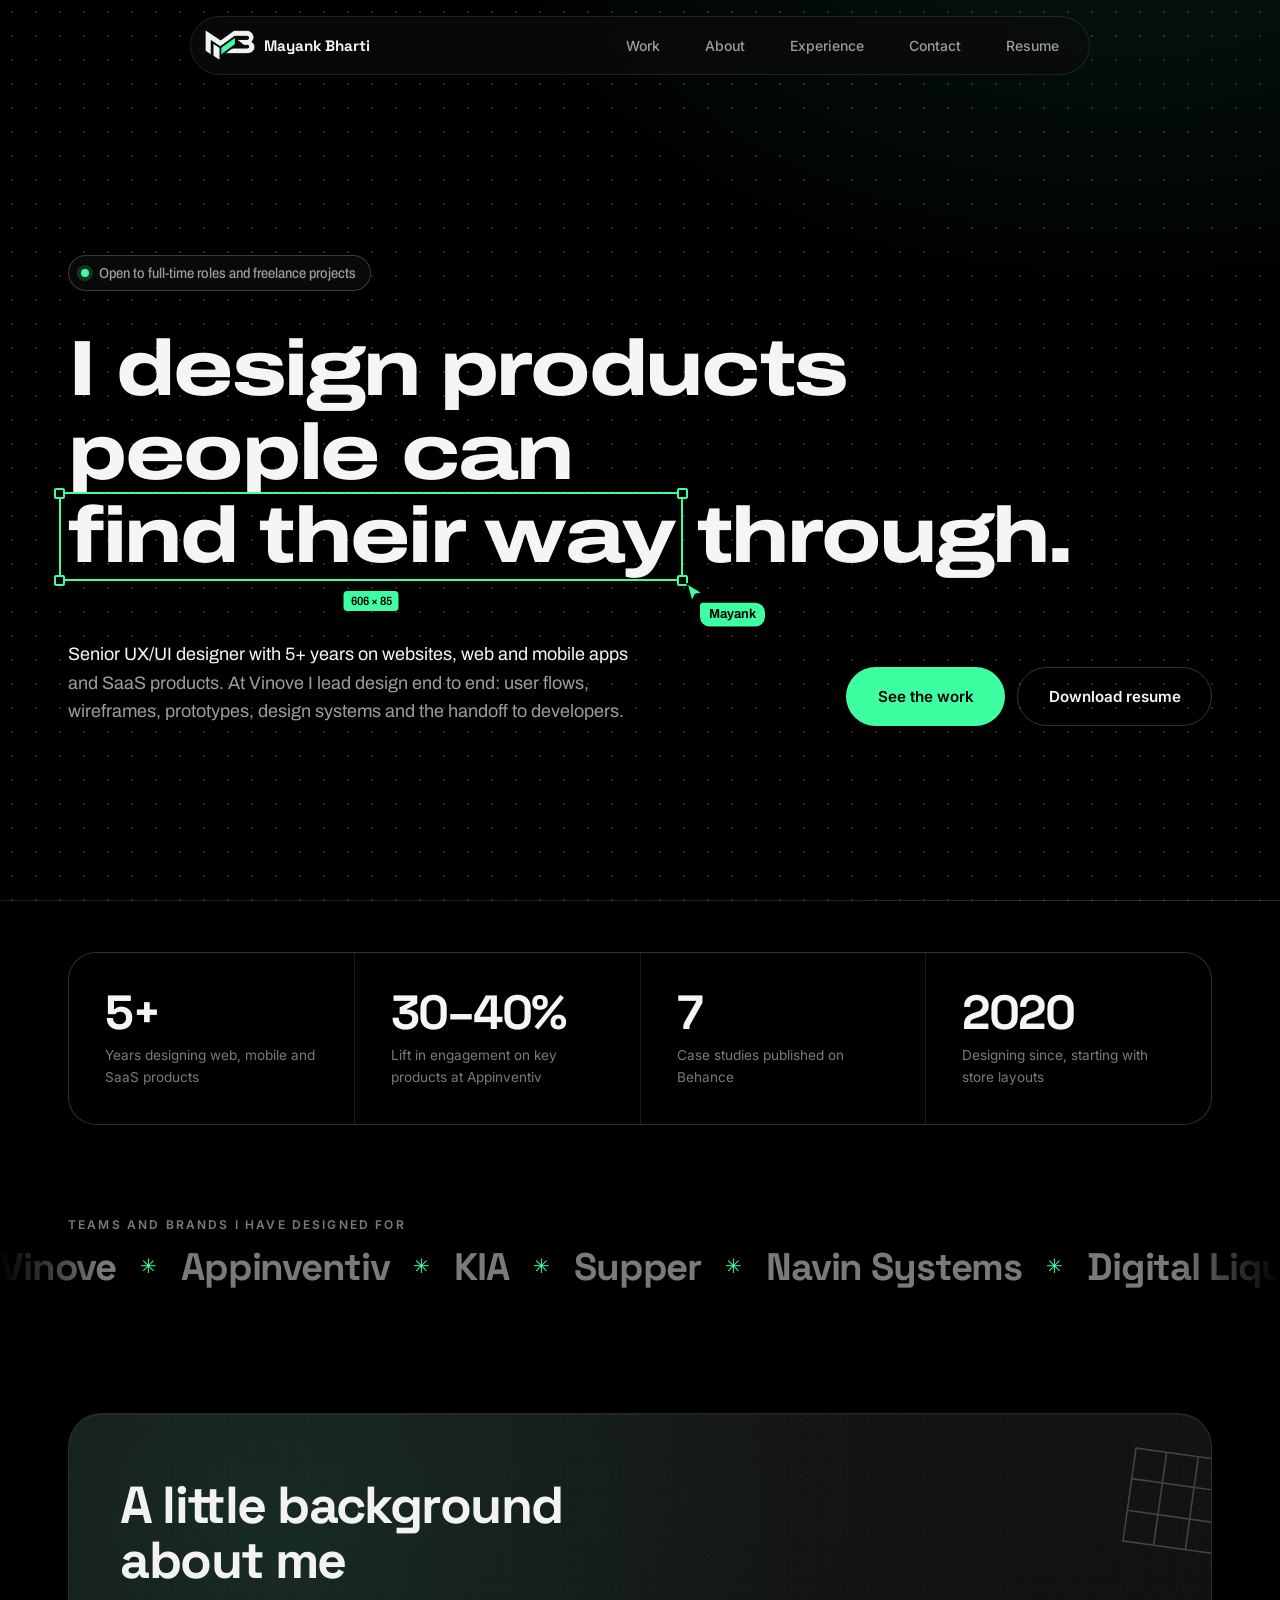
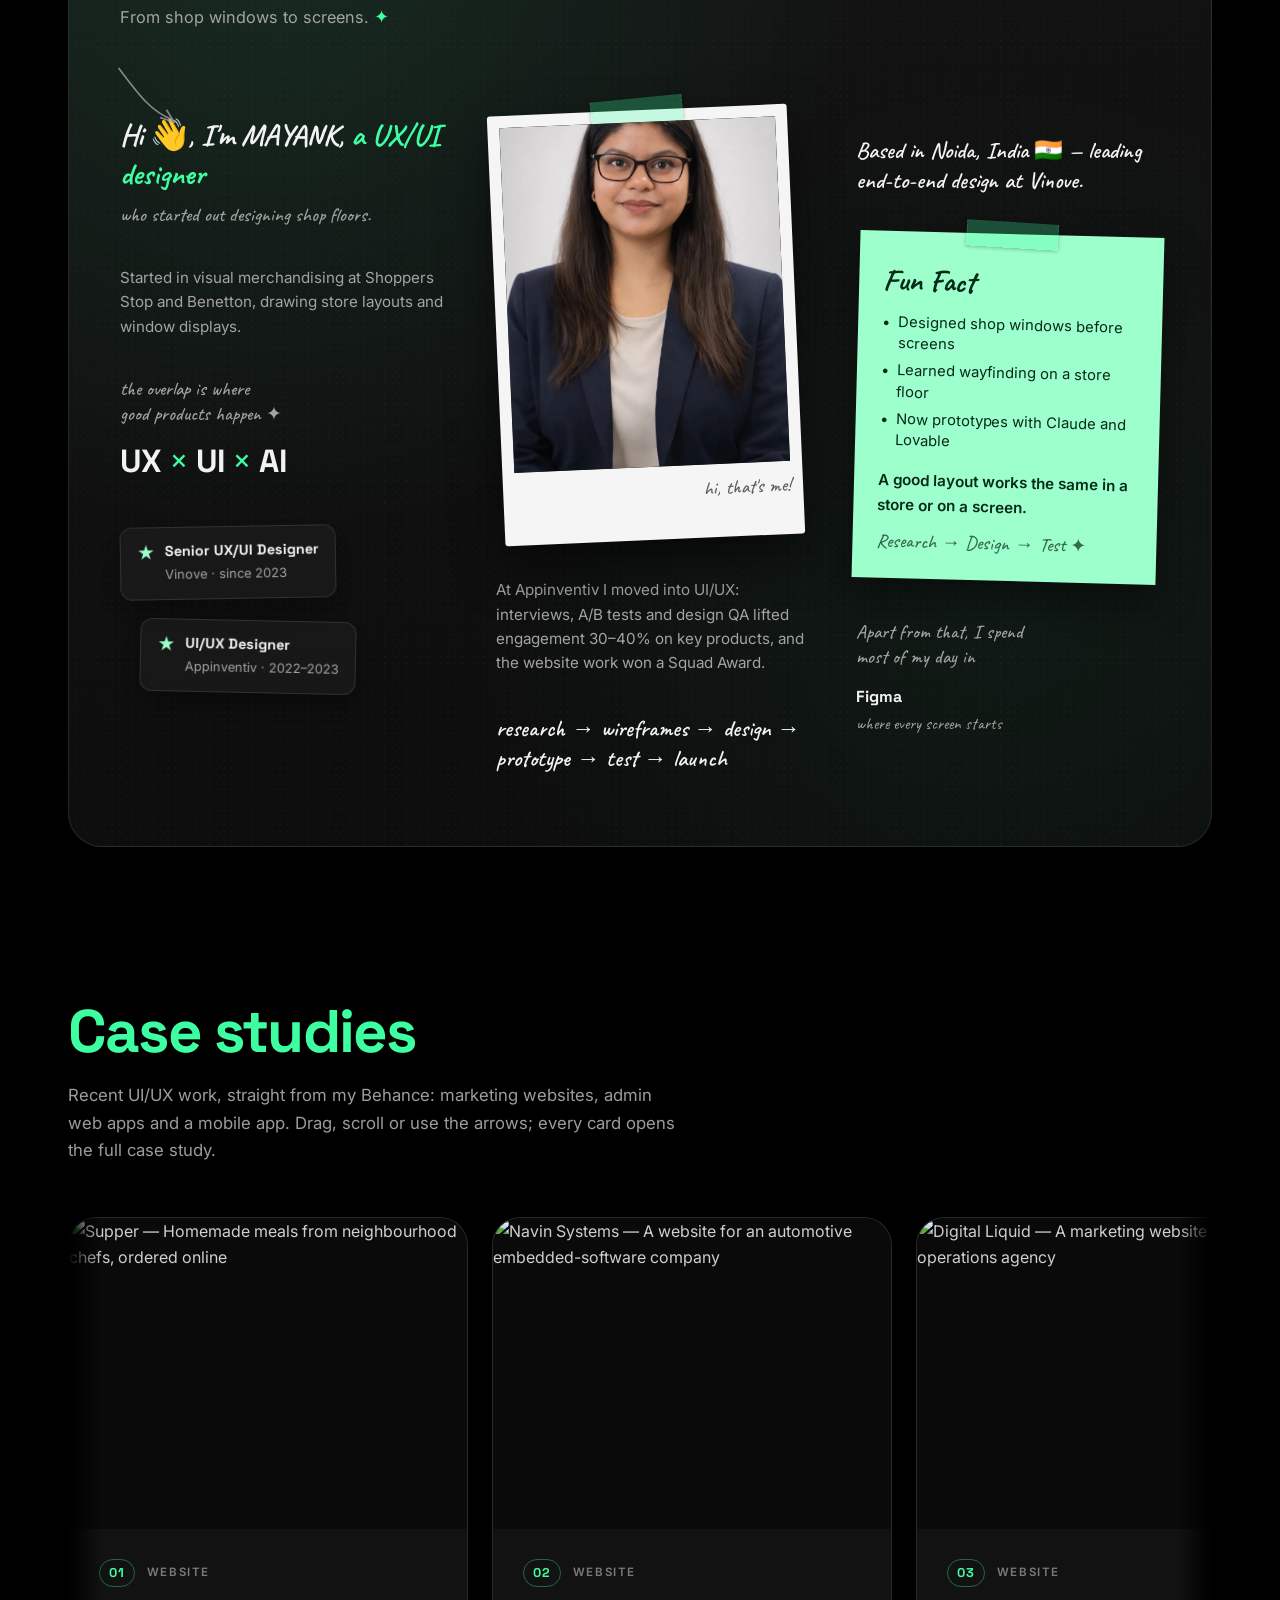
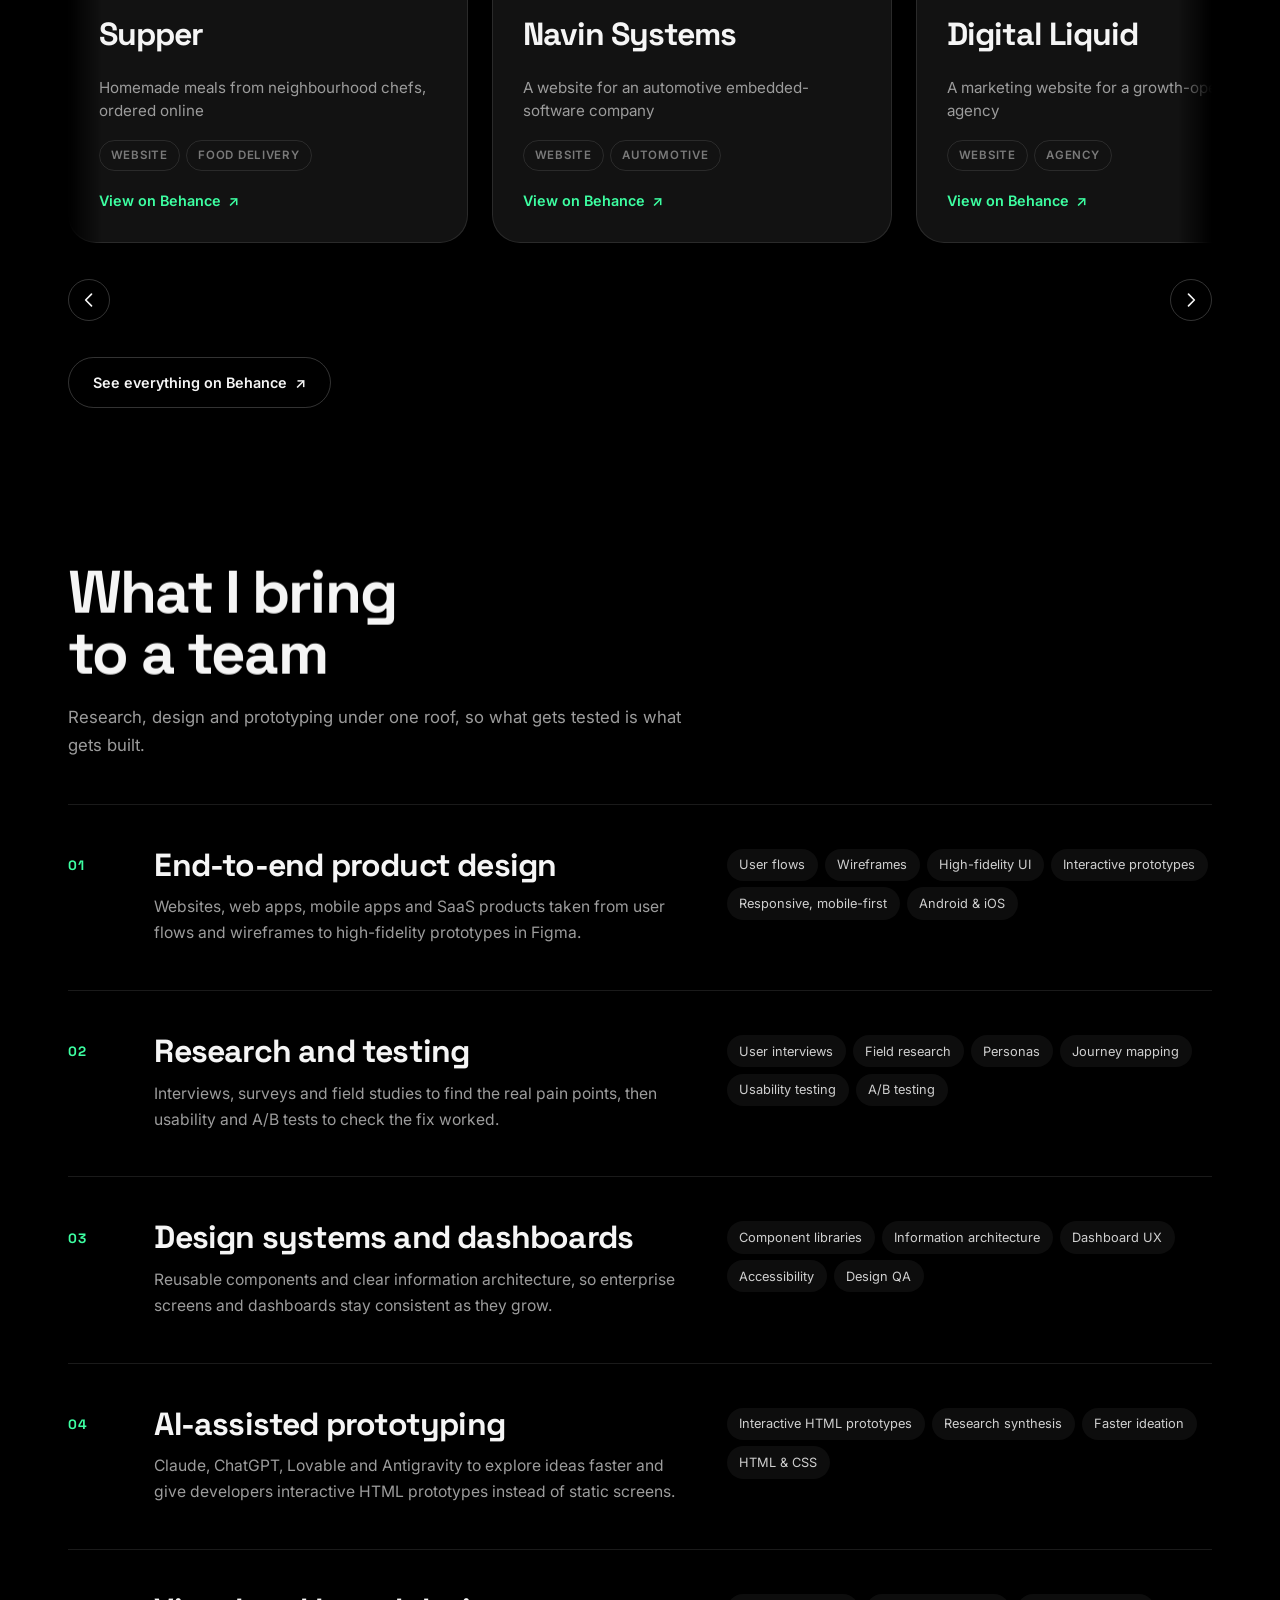
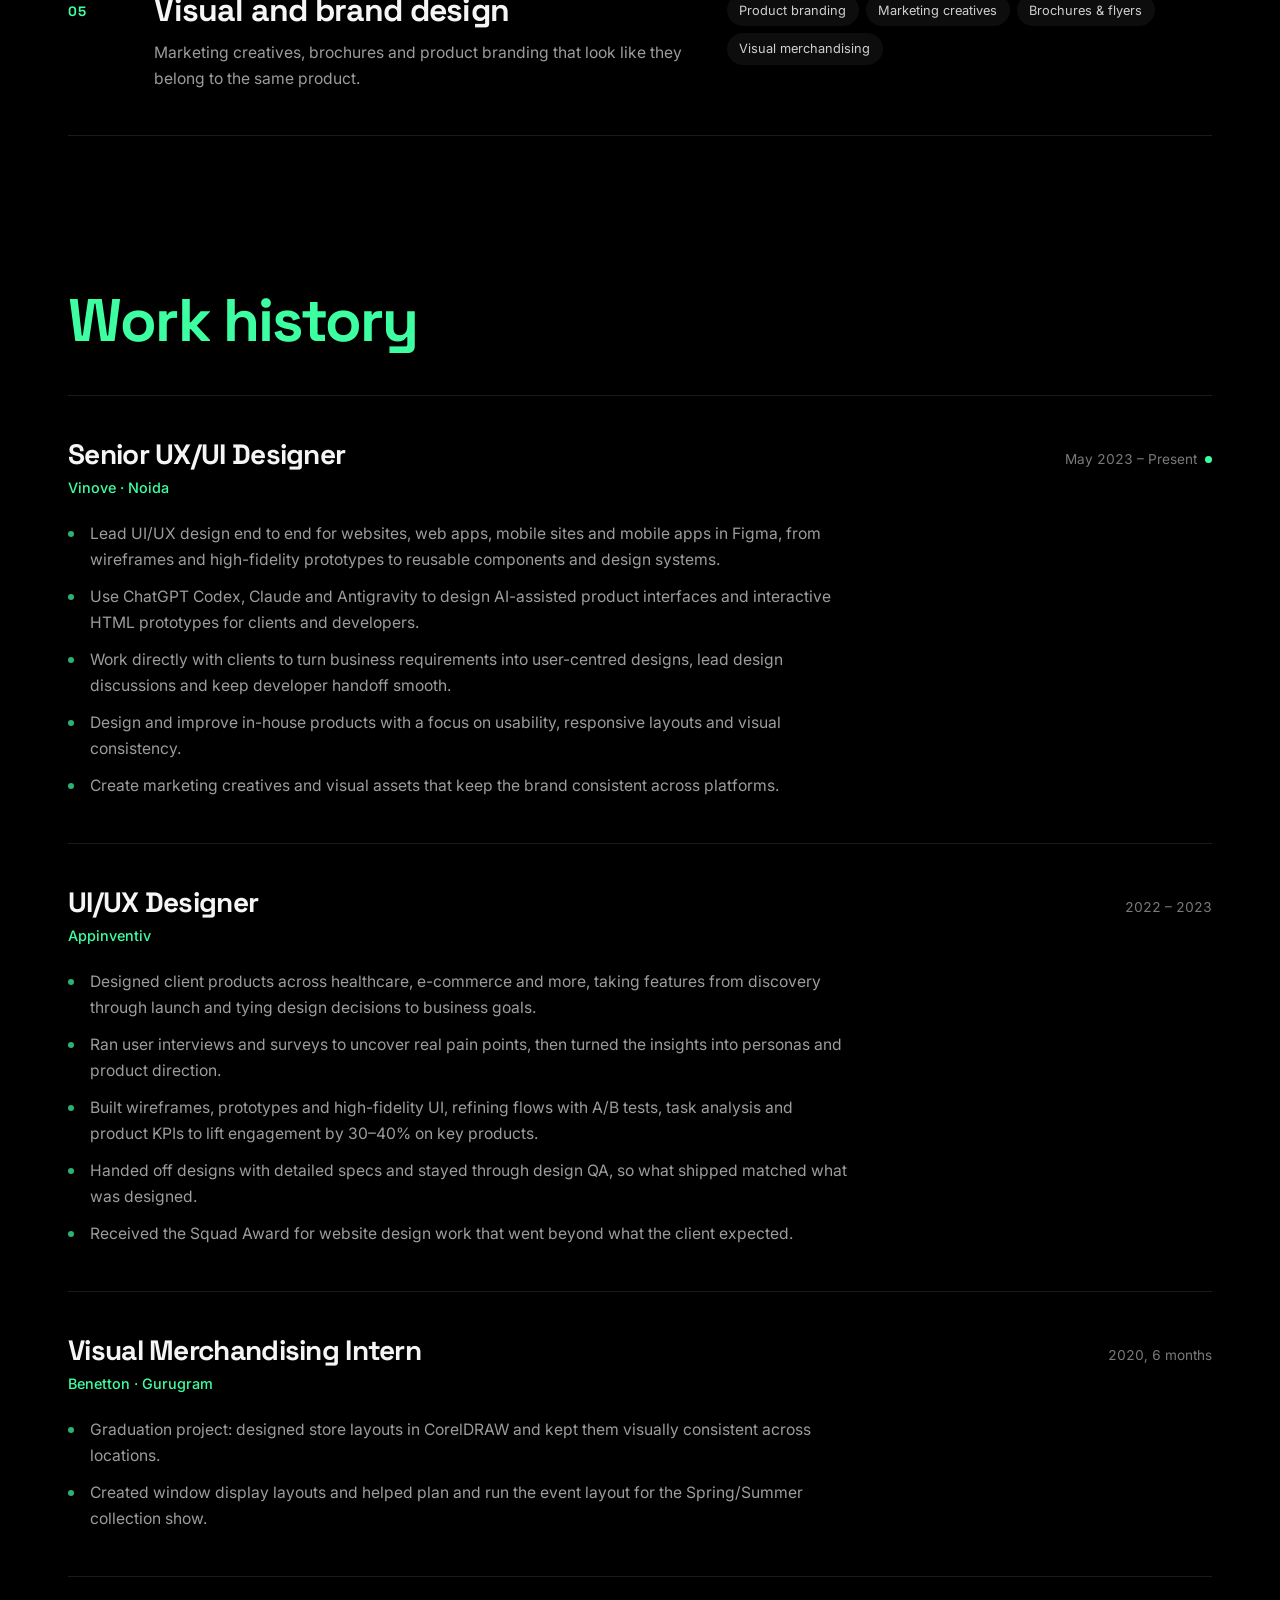
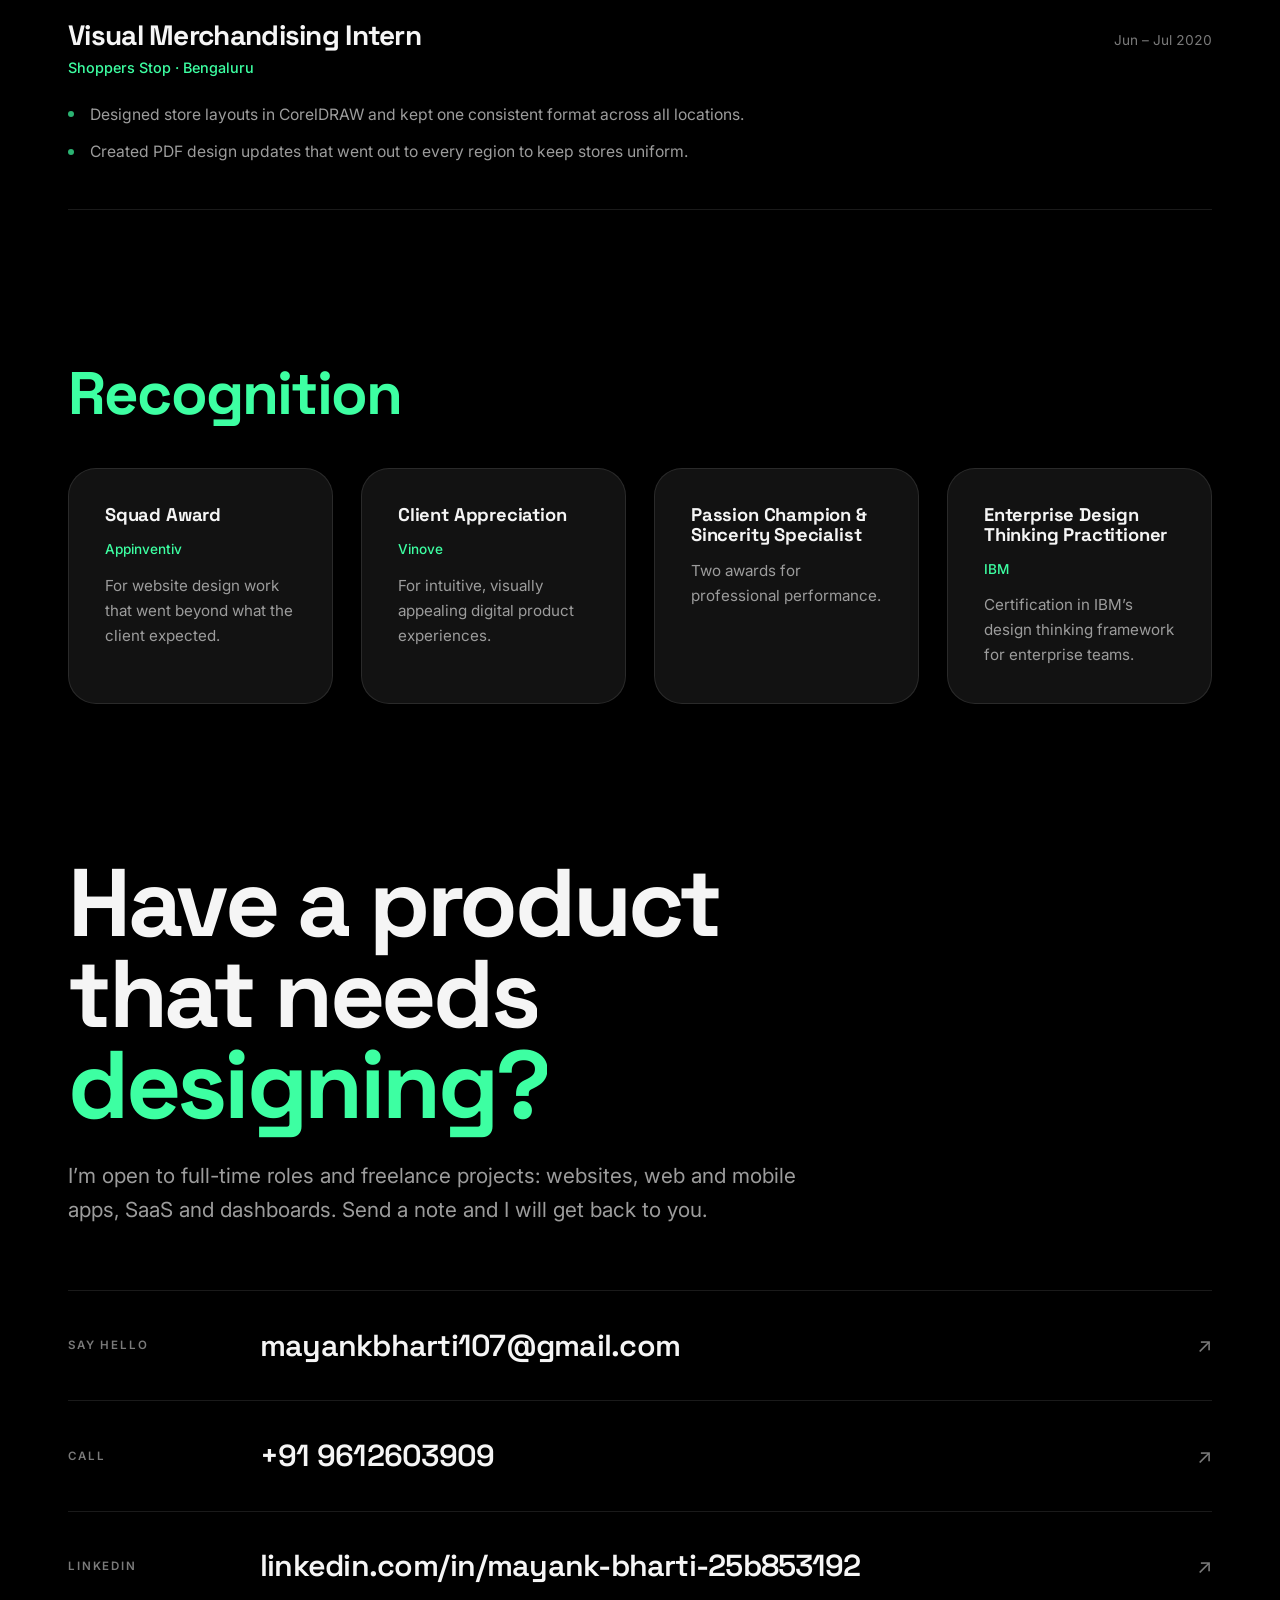
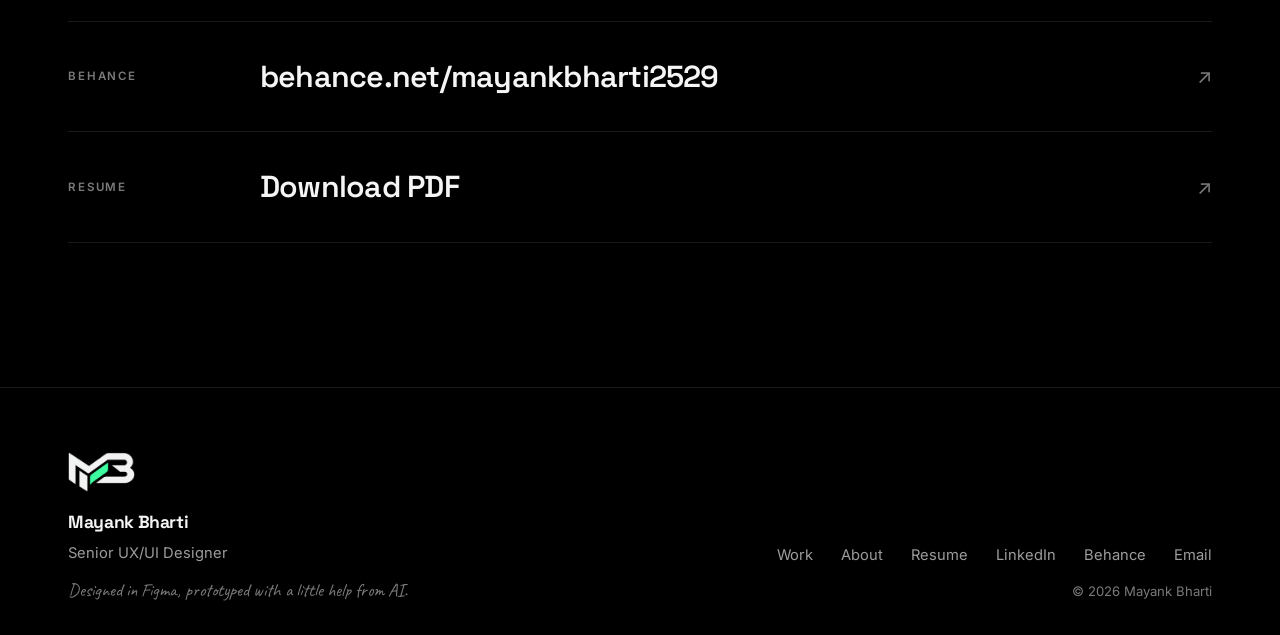
==== index.html @ b1e97780 "Add files via upload" ====
<!DOCTYPE html>
<html lang="en">
<head>
  <meta charset="utf-8">
  <meta name="viewport" content="width=device-width, initial-scale=1">
  <title>Mayank Bharti — Senior UX/UI Designer</title>
  <meta name="description" content="Senior UX/UI designer with 5+ years designing websites, web and mobile apps and SaaS products, from user flows and wireframes to design systems and developer handoff.">
  <meta name="author" content="Mayank Bharti">
  <meta property="og:title" content="Mayank Bharti — Senior UX/UI Designer">
  <meta property="og:description" content="Senior UX/UI designer with 5+ years designing websites, web and mobile apps and SaaS products, from user flows and wireframes to design systems and developer handoff.">
  <meta property="og:type" content="website">
  <meta name="theme-color" content="#000000">
  <link rel="preconnect" href="https://fonts.googleapis.com">
  <link rel="preconnect" href="https://fonts.gstatic.com" crossorigin>
  <link href="https://fonts.googleapis.com/css2?family=Archivo:wdth,wght@100..125,500..800&family=Space+Grotesk:wght@400;500;600;700&family=Inter:wght@400;500;600&family=Caveat:wght@500;600;700&display=swap" rel="stylesheet">
  <link rel="stylesheet" href="/css/style.css?v=mwovlbcn">
  <link rel="icon" href="/img/favicon-32.png" type="image/png" sizes="32x32">
  <link rel="icon" href="/img/favicon.png" type="image/png" sizes="180x180">
  <link rel="apple-touch-icon" href="/img/favicon.png">
  <script>
    // Set before first paint so entry animations never flash unstyled content.
    document.documentElement.classList.add('js');
    if (window.matchMedia('(prefers-reduced-motion: reduce)').matches) {
      document.documentElement.classList.add('reduced-motion');
    }
  </script>
</head>
<body id="top">
<a class="skip-link" href="#main">Skip to content</a>
<div class="scroll-progress" aria-hidden="true"><span></span></div>

<header class="nav-wrap">
  <nav class="nav" aria-label="Primary">
    <a class="nav-brand" href="#top">
      
        <img class="nav-logo" src="/img/logo.png" alt="" width="50" height="30">
      
      <span class="nav-name">Mayank Bharti</span>
    </a>

    <ul class="nav-links">
      
        <li>
          
            <a href="#work" class="nav-link">Work</a>
          
        </li>
      
        <li>
          
            <a href="#about" class="nav-link">About</a>
          
        </li>
      
        <li>
          
            <a href="#experience" class="nav-link">Experience</a>
          
        </li>
      
        <li>
          
            <a href="#contact" class="nav-link">Contact</a>
          
        </li>
      
        <li>
          
            <a href="/resume.pdf" class="nav-link">Resume</a>
          
        </li>
      
    </ul>

    <button class="nav-toggle" type="button" aria-expanded="false" aria-controls="mobile-menu" aria-label="Open menu">
      <span></span><span></span>
    </button>
  </nav>

  <div class="mobile-menu" id="mobile-menu" hidden>
    <ul>
      
        <li style="--i: 0">
          <a href="#work">Work</a>
        </li>
      
        <li style="--i: 1">
          <a href="#about">About</a>
        </li>
      
        <li style="--i: 2">
          <a href="#experience">Experience</a>
        </li>
      
        <li style="--i: 3">
          <a href="#contact">Contact</a>
        </li>
      
        <li style="--i: 4">
          <a href="/resume.pdf">Resume</a>
        </li>
      
    </ul>
  </div>
</header>


<main id="main">

  
<!-- A design canvas: one phrase of the headline is selected the way it
     would be in Figma, after a named cursor glides in and clicks it. -->
<section class="hero" aria-labelledby="hero-headline">
  <div class="wrap hero-inner" data-hero>
    
      <p class="hero-status"><span class="status-dot" aria-hidden="true"></span>Open to full-time roles and freelance projects</p>
    

    <h1 class="hero-headline" id="hero-headline">
      I design products people can
      <span class="selection" data-selection><span class="selection-text">find their way</span><span class="selection-frame" aria-hidden="true"><i class="handle handle-tl"></i><i class="handle handle-tr"></i><i class="handle handle-bl"></i><i class="handle handle-br"></i><span class="selection-size" data-selection-size></span></span></span>
      through.
    </h1>

    <div class="cursor" data-cursor aria-hidden="true">
      <svg class="cursor-arrow" viewBox="0 0 18 22" width="18" height="22"><path d="M1 1l15.5 9.2-7.1 1.6-3.6 6.9L1 1z"/></svg>
      <span class="cursor-name">Mayank</span>
    </div>

    <div class="hero-foot">
      <p class="hero-sub">Senior UX/UI designer with 5+ years on websites, web and mobile apps and SaaS products. At Vinove I lead design end to end: user flows, wireframes, prototypes, design systems and the handoff to developers.</p>
      <div class="hero-actions">
        <a class="btn btn-accent btn-lg" href="#work">See the work</a>
        <a class="btn btn-outline btn-lg" href="/resume.pdf">Download resume</a>
      </div>
    </div>
  </div>
</section>



  <!-- ----------------------------------------------------------- stats -->
  <section class="section section-tight" id="stats">
    <div class="wrap">
      <ul class="stats" data-reveal data-stagger>
        
          <li>
            <span class="stat-value" data-count="5+">5+</span>
            <span class="stat-label">Years designing web, mobile and SaaS products</span>
          </li>
        
          <li>
            <span class="stat-value" data-count="30–40%">30–40%</span>
            <span class="stat-label">Lift in engagement on key products at Appinventiv</span>
          </li>
        
          <li>
            <span class="stat-value" data-count="7">7</span>
            <span class="stat-label">Case studies published on Behance</span>
          </li>
        
          <li>
            <span class="stat-value" data-count="2020">2020</span>
            <span class="stat-label">Designing since, starting with store layouts</span>
          </li>
        
      </ul>
    </div>
  </section>



  <!-- --------------------------------------------------------- clients -->
  <section class="marquee-section">
    <div class="wrap"><p class="eyebrow" data-reveal>Teams and brands I have designed for</p></div>
    <div class="marquee" aria-label="Client list">
      <div class="marquee-track">
        
          <span class="marquee-item">Vinove</span><span class="marquee-dot" aria-hidden="true">✳</span><span class="marquee-item">Appinventiv</span><span class="marquee-dot" aria-hidden="true">✳</span><span class="marquee-item">KIA</span><span class="marquee-dot" aria-hidden="true">✳</span><span class="marquee-item">Supper</span><span class="marquee-dot" aria-hidden="true">✳</span><span class="marquee-item">Navin Systems</span><span class="marquee-dot" aria-hidden="true">✳</span><span class="marquee-item">Digital Liquid</span><span class="marquee-dot" aria-hidden="true">✳</span><span class="marquee-item">Agentra</span><span class="marquee-dot" aria-hidden="true">✳</span><span class="marquee-item">Benetton</span><span class="marquee-dot" aria-hidden="true">✳</span><span class="marquee-item">Shoppers Stop</span><span class="marquee-dot" aria-hidden="true">✳</span>
        
          <span class="marquee-item">Vinove</span><span class="marquee-dot" aria-hidden="true">✳</span><span class="marquee-item">Appinventiv</span><span class="marquee-dot" aria-hidden="true">✳</span><span class="marquee-item">KIA</span><span class="marquee-dot" aria-hidden="true">✳</span><span class="marquee-item">Supper</span><span class="marquee-dot" aria-hidden="true">✳</span><span class="marquee-item">Navin Systems</span><span class="marquee-dot" aria-hidden="true">✳</span><span class="marquee-item">Digital Liquid</span><span class="marquee-dot" aria-hidden="true">✳</span><span class="marquee-item">Agentra</span><span class="marquee-dot" aria-hidden="true">✳</span><span class="marquee-item">Benetton</span><span class="marquee-dot" aria-hidden="true">✳</span><span class="marquee-item">Shoppers Stop</span><span class="marquee-dot" aria-hidden="true">✳</span>
        
      </div>
    </div>
  </section>



  <!-- --------------------------------------------------------- about -->
  <section class="section" id="about">
    <div class="wrap">
      <div class="paper" data-reveal>
  <span class="paper-grid-doodle" aria-hidden="true">
    <svg viewBox="0 0 90 90"><g fill="none" stroke="currentColor" stroke-width="1.5">
      <rect x="1" y="1" width="88" height="88"/>
      <line x1="1" y1="30" x2="89" y2="30"/><line x1="1" y1="60" x2="89" y2="60"/>
      <line x1="30" y1="1" x2="30" y2="89"/><line x1="60" y1="1" x2="60" y2="89"/>
    </g></svg>
  </span>

  <div class="paper-head">
    <h2 class="paper-title">A little background about me</h2>
    <p class="paper-sub">From shop windows to screens. <span class="sparkle" aria-hidden="true">✦</span></p>
  </div>

  <div class="collage">

    <!-- ---------------------------------------------------- column 1 -->
    <div class="collage-col">
      <div class="note note-intro">
        <svg class="doodle-arrow" viewBox="0 0 120 90" aria-hidden="true">
          <path d="M4 6 C 30 40, 45 62, 74 74" fill="none" stroke="currentColor" stroke-width="2.2" stroke-linecap="round"/>
          <path d="M60 72 L 78 78 L 68 62" fill="none" stroke="currentColor" stroke-width="2.2" stroke-linecap="round" stroke-linejoin="round"/>
        </svg>
        <p class="hand hand-lg">Hi 👋, I&#39;m MAYANK, <em>a UX/UI designer</em></p>
        <p class="hand hand-sm">who started out designing shop floors.</p>
      </div>

      <p class="note-aside">Started in visual merchandising at Shoppers Stop and Benetton, drawing store layouts and window displays.</p>

      <div class="note note-overlap">
        <p class="hand hand-sm">the overlap is where
good products happen ✦</p>
        <p class="overlap-words">
          <strong>UX</strong><span aria-hidden="true">×</span><strong>UI</strong><span aria-hidden="true">×</span><strong>AI</strong>
        </p>
      </div>

      <div class="badge-note">
        <span class="badge-star" aria-hidden="true">★</span>
        <span>
          <strong>Senior UX/UI Designer</strong>
          <em>Vinove · since 2023</em>
        </span>
      </div>

      
        <div class="badge-note badge-note-alt">
          <span class="badge-star" aria-hidden="true">★</span>
          <span>
            <strong>UI/UX Designer</strong>
            <em>Appinventiv · 2022–2023</em>
          </span>
        </div>
      
    </div>

    <!-- ---------------------------------------------------- column 2 -->
    <div class="collage-col collage-col-mid">
      <figure class="polaroid">
        <span class="tape" aria-hidden="true"></span>
        <div class="polaroid-img"
             >
          
            <img src="/img/portrait.webp" alt="Mayank Bharti">
          
        </div>
        <figcaption class="hand hand-sm">hi, that&#39;s me!</figcaption>
      </figure>

      <p class="note-aside">At Appinventiv I moved into UI/UX: interviews, A/B tests and design QA lifted engagement 30–40% on key products, and the website work won a Squad Award.</p>

      <div class="note note-flow">
        <p class="hand hand-md">research → wireframes → design → prototype → test → launch</p>
      </div>
    </div>

    <!-- ---------------------------------------------------- column 3 -->
    <div class="collage-col">
      <div class="note note-located">
        <p class="hand hand-md">Based in Noida, India 🇮🇳 — leading end-to-end design at Vinove.</p>
      </div>

      <div class="sticky">
        <span class="tape tape-top" aria-hidden="true"></span>
        <p class="hand hand-lg sticky-title">Fun Fact</p>
        <ul>
          <li>Designed shop windows before screens</li><li>Learned wayfinding on a store floor</li><li>Now prototypes with Claude and Lovable</li>
        </ul>
        <p class="sticky-kicker">A good layout works the same in a store or on a screen.</p>
        <p class="hand hand-sm sticky-flow">Research → Design → Test ✦</p>
      </div>

      <div class="note note-tools">
        <p class="hand hand-sm tools-intro">Apart from that, I spend
most of my day in</p>
        <ul class="tool-list">
          
            <li>
              <span class="tool-name">
                
                <strong>Figma</strong>
              </span>
              <span>where every screen starts</span>
            </li>
          
        </ul>
      </div>
    </div>
  </div>
</div>


    </div>
  </section>



  <!-- ------------------------------------------------------- work grid -->
  <section class="section" id="work">
    <div class="wrap">
      <div class="section-head">
        <h2 class="display-md accent" data-split>Case studies</h2>
        <p class="section-note" data-reveal>Recent UI/UX work, straight from my Behance: marketing websites, admin web apps and a mobile app. Drag, scroll or use the arrows; every card opens the full case study.</p>
      </div>

      <div data-reveal>
        <div class="carousel work-carousel" data-carousel data-autoscroll="24">
  <div class="carousel-viewport" tabindex="0" role="group" aria-label="Case studies, scrollable">
    <ul class="carousel-track">
      
        <li class="carousel-item work-slide">
          
<a class="card project-card" href="https://www.behance.net/gallery/253113393/Supper-Home-made-food-delivery" data-tilt target=&#34;_blank&#34; rel=&#34;noopener&#34;>
  
<div class="cover cover-photo" style="--p-accent: #3DFFA2; --p-accent-b: #5B8CFF;">
  
    <img src="https://mir-s3-cdn-cf.behance.net/projects/max_808/663cf0253113393.Y3JvcCwxNDQwLDExMjYsMCww.png" alt="Supper — Homemade meals from neighbourhood chefs, ordered online" loading="lazy" decoding="async">
  
</div>

  <div class="project-card-body">
    <p class="project-card-meta">
      <span class="project-index">01</span>
      <span class="project-kicker">Website</span>
    </p>
    <h3 class="project-card-title">Supper</h3>
    <p class="project-card-sub">Homemade meals from neighbourhood chefs, ordered online</p>
    <ul class="tags">
      <li>Website</li><li>Food delivery</li>
    </ul>
    <span class="link-arrow">View on Behance <span aria-hidden="true">↗</span></span>
  </div>
</a>

        </li>
      
        <li class="carousel-item work-slide">
          
<a class="card project-card" href="https://www.behance.net/gallery/252271401/Automotive-embedded-software-solutions-website" data-tilt target=&#34;_blank&#34; rel=&#34;noopener&#34;>
  
<div class="cover cover-photo" style="--p-accent: #3DFFA2; --p-accent-b: #5B8CFF;">
  
    <img src="https://mir-s3-cdn-cf.behance.net/projects/max_808/f41035252271401.Y3JvcCwxMjA2LDk0NCw4Niww.png" alt="Navin Systems — A website for an automotive embedded-software company" loading="lazy" decoding="async">
  
</div>

  <div class="project-card-body">
    <p class="project-card-meta">
      <span class="project-index">02</span>
      <span class="project-kicker">Website</span>
    </p>
    <h3 class="project-card-title">Navin Systems</h3>
    <p class="project-card-sub">A website for an automotive embedded-software company</p>
    <ul class="tags">
      <li>Website</li><li>Automotive</li>
    </ul>
    <span class="link-arrow">View on Behance <span aria-hidden="true">↗</span></span>
  </div>
</a>

        </li>
      
        <li class="carousel-item work-slide">
          
<a class="card project-card" href="https://www.behance.net/gallery/252263255/Website-Design" data-tilt target=&#34;_blank&#34; rel=&#34;noopener&#34;>
  
<div class="cover cover-photo" style="--p-accent: #3DFFA2; --p-accent-b: #5B8CFF;">
  
    <img src="https://mir-s3-cdn-cf.behance.net/projects/max_808/8eb8c4252263255.Y3JvcCwyNzEzLDIxMjIsODAsNjc.png" alt="Digital Liquid — A marketing website for a growth-operations agency" loading="lazy" decoding="async">
  
</div>

  <div class="project-card-body">
    <p class="project-card-meta">
      <span class="project-index">03</span>
      <span class="project-kicker">Website</span>
    </p>
    <h3 class="project-card-title">Digital Liquid</h3>
    <p class="project-card-sub">A marketing website for a growth-operations agency</p>
    <ul class="tags">
      <li>Website</li><li>Agency</li>
    </ul>
    <span class="link-arrow">View on Behance <span aria-hidden="true">↗</span></span>
  </div>
</a>

        </li>
      
        <li class="carousel-item work-slide">
          
<a class="card project-card" href="https://www.behance.net/gallery/222049903/KIA" data-tilt target=&#34;_blank&#34; rel=&#34;noopener&#34;>
  
<div class="cover cover-photo" style="--p-accent: #3DFFA2; --p-accent-b: #5B8CFF;">
  
    <img src="https://mir-s3-cdn-cf.behance.net/projects/max_808/cad474222049903.Y3JvcCwxNjE2LDEyNjQsMCww.png" alt="KIA Admin — A web application for KIA’s admin team" loading="lazy" decoding="async">
  
</div>

  <div class="project-card-body">
    <p class="project-card-meta">
      <span class="project-index">04</span>
      <span class="project-kicker">Web app</span>
    </p>
    <h3 class="project-card-title">KIA Admin</h3>
    <p class="project-card-sub">A web application for KIA’s admin team</p>
    <ul class="tags">
      <li>Web app</li><li>Dashboard</li>
    </ul>
    <span class="link-arrow">View on Behance <span aria-hidden="true">↗</span></span>
  </div>
</a>

        </li>
      
        <li class="carousel-item work-slide">
          
<a class="card project-card" href="https://www.behance.net/gallery/222051959/University-Website-Design-Home-Page" data-tilt target=&#34;_blank&#34; rel=&#34;noopener&#34;>
  
<div class="cover cover-photo" style="--p-accent: #3DFFA2; --p-accent-b: #5B8CFF;">
  
    <img src="https://mir-s3-cdn-cf.behance.net/projects/max_808/5aa57b222051959.Y3JvcCwxNjE2LDEyNjQsMCww.png" alt="University Website — A home page and web application for a university" loading="lazy" decoding="async">
  
</div>

  <div class="project-card-body">
    <p class="project-card-meta">
      <span class="project-index">05</span>
      <span class="project-kicker">Website</span>
    </p>
    <h3 class="project-card-title">University Website</h3>
    <p class="project-card-sub">A home page and web application for a university</p>
    <ul class="tags">
      <li>Website</li><li>Education</li>
    </ul>
    <span class="link-arrow">View on Behance <span aria-hidden="true">↗</span></span>
  </div>
</a>

        </li>
      
        <li class="carousel-item work-slide">
          
<a class="card project-card" href="https://www.behance.net/gallery/221293113/Journalling-App" data-tilt target=&#34;_blank&#34; rel=&#34;noopener&#34;>
  
<div class="cover cover-photo" style="--p-accent: #3DFFA2; --p-accent-b: #5B8CFF;">
  
    <img src="https://mir-s3-cdn-cf.behance.net/projects/max_808/fd11cc221293113.Y3JvcCwxNjE2LDEyNjQsMCww.png" alt="Journalling App — A mobile app for writing and sharing personal journals" loading="lazy" decoding="async">
  
</div>

  <div class="project-card-body">
    <p class="project-card-meta">
      <span class="project-index">06</span>
      <span class="project-kicker">Mobile app</span>
    </p>
    <h3 class="project-card-title">Journalling App</h3>
    <p class="project-card-sub">A mobile app for writing and sharing personal journals</p>
    <ul class="tags">
      <li>Mobile app</li><li>Lifestyle</li>
    </ul>
    <span class="link-arrow">View on Behance <span aria-hidden="true">↗</span></span>
  </div>
</a>

        </li>
      
        <li class="carousel-item work-slide">
          
<a class="card project-card" href="https://www.behance.net/gallery/222048809/AI-Catboat-web-page-Ideation" data-tilt target=&#34;_blank&#34; rel=&#34;noopener&#34;>
  
<div class="cover cover-photo" style="--p-accent: #3DFFA2; --p-accent-b: #5B8CFF;">
  
    <img src="https://mir-s3-cdn-cf.behance.net/projects/max_808/417593222048809.Y3JvcCwxNDM3LDExMjQsMCww.png" alt="Agentra — Design ideation for an AI chatbot web app" loading="lazy" decoding="async">
  
</div>

  <div class="project-card-body">
    <p class="project-card-meta">
      <span class="project-index">07</span>
      <span class="project-kicker">Web app</span>
    </p>
    <h3 class="project-card-title">Agentra</h3>
    <p class="project-card-sub">Design ideation for an AI chatbot web app</p>
    <ul class="tags">
      <li>Web app</li><li>AI</li>
    </ul>
    <span class="link-arrow">View on Behance <span aria-hidden="true">↗</span></span>
  </div>
</a>

        </li>
      
    </ul>
  </div>
  <div class="carousel-controls">
  <button class="carousel-btn" type="button" data-carousel-prev aria-label="Previous">
    <svg viewBox="0 0 24 24" aria-hidden="true"><path d="M15 5 L8 12 L15 19" fill="none" stroke="currentColor" stroke-width="2" stroke-linecap="round" stroke-linejoin="round"/></svg>
  </button>
  <span class="carousel-progress" aria-hidden="true"><span data-carousel-bar></span></span>
  <button class="carousel-btn" type="button" data-carousel-next aria-label="Next">
    <svg viewBox="0 0 24 24" aria-hidden="true"><path d="M9 5 L16 12 L9 19" fill="none" stroke="currentColor" stroke-width="2" stroke-linecap="round" stroke-linejoin="round"/></svg>
  </button>
</div>

</div>

      </div>
      
        <p class="work-more" data-reveal>
          <a class="btn btn-outline" href="https://www.behance.net/mayankbharti2529" target="_blank" rel="noopener">See everything on Behance <span aria-hidden="true">↗</span></a>
        </p>
      

      
    </div>
  </section>





  <!-- ------------------------------------------------------- services -->
  <section class="section" id="services">
    <div class="wrap">
      <div class="section-head">
        <h2 class="display-md" data-split>What I bring<br>to a team</h2>
        <p class="section-note" data-reveal>Research, design and prototyping under one roof, so what gets tested is what gets built.</p>
      </div>

      <div class="service-list" data-stagger>
        
          <article class="service-row" id="product-design">
            <span class="service-num">01</span>
            <div class="service-main">
              <h3 class="service-title">End-to-end product design</h3>
              <p class="service-blurb">Websites, web apps, mobile apps and SaaS products taken from user flows and wireframes to high-fidelity prototypes in Figma.</p>
            </div>
            <ul class="service-items">
              <li>User flows</li><li>Wireframes</li><li>High-fidelity UI</li><li>Interactive prototypes</li><li>Responsive, mobile-first</li><li>Android &amp; iOS</li>
            </ul>
          </article>
        
          <article class="service-row" id="research">
            <span class="service-num">02</span>
            <div class="service-main">
              <h3 class="service-title">Research and testing</h3>
              <p class="service-blurb">Interviews, surveys and field studies to find the real pain points, then usability and A/B tests to check the fix worked.</p>
            </div>
            <ul class="service-items">
              <li>User interviews</li><li>Field research</li><li>Personas</li><li>Journey mapping</li><li>Usability testing</li><li>A/B testing</li>
            </ul>
          </article>
        
          <article class="service-row" id="design-systems">
            <span class="service-num">03</span>
            <div class="service-main">
              <h3 class="service-title">Design systems and dashboards</h3>
              <p class="service-blurb">Reusable components and clear information architecture, so enterprise screens and dashboards stay consistent as they grow.</p>
            </div>
            <ul class="service-items">
              <li>Component libraries</li><li>Information architecture</li><li>Dashboard UX</li><li>Accessibility</li><li>Design QA</li>
            </ul>
          </article>
        
          <article class="service-row" id="ai-prototyping">
            <span class="service-num">04</span>
            <div class="service-main">
              <h3 class="service-title">AI-assisted prototyping</h3>
              <p class="service-blurb">Claude, ChatGPT, Lovable and Antigravity to explore ideas faster and give developers interactive HTML prototypes instead of static screens.</p>
            </div>
            <ul class="service-items">
              <li>Interactive HTML prototypes</li><li>Research synthesis</li><li>Faster ideation</li><li>HTML &amp; CSS</li>
            </ul>
          </article>
        
          <article class="service-row" id="visual-design">
            <span class="service-num">05</span>
            <div class="service-main">
              <h3 class="service-title">Visual and brand design</h3>
              <p class="service-blurb">Marketing creatives, brochures and product branding that look like they belong to the same product.</p>
            </div>
            <ul class="service-items">
              <li>Product branding</li><li>Marketing creatives</li><li>Brochures &amp; flyers</li><li>Visual merchandising</li>
            </ul>
          </article>
        
      </div>
    </div>
  </section>



  <!-- ---------------------------------------------------- experience -->
  <section class="section" id="experience">
    <div class="wrap">
      <div class="section-head">
        <h2 class="display-md accent" data-split>Work history</h2>
      </div>
      <ol class="exp-list" data-stagger>
        
          <li class="exp-item">
            <div class="exp-head">
              <div>
                <h3 class="exp-title">Senior UX/UI Designer</h3>
                <p class="exp-company">Vinove · Noida</p>
              </div>
              <span class="exp-period">May 2023 – Present <span class="dot-live" aria-label="Current role"></span></span>
            </div>
            
              <ul class="exp-points">
                <li>Lead UI/UX design end to end for websites, web apps, mobile sites and mobile apps in Figma, from wireframes and high-fidelity prototypes to reusable components and design systems.</li><li>Use ChatGPT Codex, Claude and Antigravity to design AI-assisted product interfaces and interactive HTML prototypes for clients and developers.</li><li>Work directly with clients to turn business requirements into user-centred designs, lead design discussions and keep developer handoff smooth.</li><li>Design and improve in-house products with a focus on usability, responsive layouts and visual consistency.</li><li>Create marketing creatives and visual assets that keep the brand consistent across platforms.</li>
              </ul>
            
          </li>
        
          <li class="exp-item">
            <div class="exp-head">
              <div>
                <h3 class="exp-title">UI/UX Designer</h3>
                <p class="exp-company">Appinventiv</p>
              </div>
              <span class="exp-period">2022 – 2023</span>
            </div>
            
              <ul class="exp-points">
                <li>Designed client products across healthcare, e-commerce and more, taking features from discovery through launch and tying design decisions to business goals.</li><li>Ran user interviews and surveys to uncover real pain points, then turned the insights into personas and product direction.</li><li>Built wireframes, prototypes and high-fidelity UI, refining flows with A/B tests, task analysis and product KPIs to lift engagement by 30–40% on key products.</li><li>Handed off designs with detailed specs and stayed through design QA, so what shipped matched what was designed.</li><li>Received the Squad Award for website design work that went beyond what the client expected.</li>
              </ul>
            
          </li>
        
          <li class="exp-item">
            <div class="exp-head">
              <div>
                <h3 class="exp-title">Visual Merchandising Intern</h3>
                <p class="exp-company">Benetton · Gurugram</p>
              </div>
              <span class="exp-period">2020, 6 months</span>
            </div>
            
              <ul class="exp-points">
                <li>Graduation project: designed store layouts in CorelDRAW and kept them visually consistent across locations.</li><li>Created window display layouts and helped plan and run the event layout for the Spring/Summer collection show.</li>
              </ul>
            
          </li>
        
          <li class="exp-item">
            <div class="exp-head">
              <div>
                <h3 class="exp-title">Visual Merchandising Intern</h3>
                <p class="exp-company">Shoppers Stop · Bengaluru</p>
              </div>
              <span class="exp-period">Jun – Jul 2020</span>
            </div>
            
              <ul class="exp-points">
                <li>Designed store layouts in CorelDRAW and kept one consistent format across all locations.</li><li>Created PDF design updates that went out to every region to keep stores uniform.</li>
              </ul>
            
          </li>
        
      </ol>
    </div>
  </section>



  <!-- ---------------------------------------------------- recognition -->
  <section class="section">
    <div class="wrap">
      <div class="section-head">
        <h2 class="display-md accent" data-split>Recognition</h2>
      </div>
      <div class="grid-3" data-stagger>
        
          <div class="panel">
            <h3 class="h-panel">Squad Award</h3>
            <p class="panel-org">Appinventiv</p>
            <p class="panel-detail">For website design work that went beyond what the client expected.</p>
          </div>
        
          <div class="panel">
            <h3 class="h-panel">Client Appreciation</h3>
            <p class="panel-org">Vinove</p>
            <p class="panel-detail">For intuitive, visually appealing digital product experiences.</p>
          </div>
        
          <div class="panel">
            <h3 class="h-panel">Passion Champion &amp; Sincerity Specialist</h3>
            <p class="panel-org"></p>
            <p class="panel-detail">Two awards for professional performance.</p>
          </div>
        
          <div class="panel">
            <h3 class="h-panel">Enterprise Design Thinking Practitioner</h3>
            <p class="panel-org">IBM</p>
            <p class="panel-detail">Certification in IBM’s design thinking framework for enterprise teams.</p>
          </div>
        
      </div>
    </div>
  </section>





  <!-- ------------------------------------------------------- contact -->
  <section class="section contact-section" id="contact">
    <div class="wrap">
      <h2 class="display-lg contact-head" data-split>Have a product<br>that needs<br><span class="accent">designing?</span></h2>
      <p class="page-lead" data-reveal>I’m open to full-time roles and freelance projects: websites, web and mobile apps, SaaS and dashboards. Send a note and I will get back to you.</p>

      <ul class="contact-actions" data-stagger>
        <li>
          <a href="mailto:mayankbharti107@gmail.com">
            <span class="contact-action-label">Say hello</span>
            <span class="contact-action-value">mayankbharti107@gmail.com</span>
            <span class="contact-action-arrow" aria-hidden="true">↗</span>
          </a>
        </li>
        <li>
          <a href="tel:+919612603909">
            <span class="contact-action-label">Call</span>
            <span class="contact-action-value">+91 9612603909</span>
            <span class="contact-action-arrow" aria-hidden="true">↗</span>
          </a>
        </li>
        
        <li>
          <a href="https://www.linkedin.com/in/mayank-bharti-25b853192" target="_blank" rel="noopener">
            <span class="contact-action-label">LinkedIn</span>
            <span class="contact-action-value">linkedin.com/in/mayank-bharti-25b853192</span>
            <span class="contact-action-arrow" aria-hidden="true">↗</span>
          </a>
        </li>
        
        <li>
          <a href="https://www.behance.net/mayankbharti2529" target="_blank" rel="noopener">
            <span class="contact-action-label">Behance</span>
            <span class="contact-action-value">behance.net/mayankbharti2529</span>
            <span class="contact-action-arrow" aria-hidden="true">↗</span>
          </a>
        </li>
        
        <li>
          <a href="/resume.pdf">
            <span class="contact-action-label">Resume</span>
            <span class="contact-action-value">Download PDF</span>
            <span class="contact-action-arrow" aria-hidden="true">↗</span>
          </a>
        </li>
      </ul>
    </div>
  </section>

</main>

<footer class="footer">
  <div class="wrap footer-inner">
    <div class="footer-id">
      <img class="footer-logo" src="/img/logo.png" alt="" width="67" height="40" loading="lazy">
      <p class="footer-name">Mayank Bharti</p>
      <p class="footer-role">Senior UX/UI Designer</p>
      <p class="hand footer-hand">Designed in Figma, prototyped with a little help from AI.</p>
    </div>

    <div class="footer-end">
      <ul class="footer-links">
        
          
          <li><a href="#work" >Work</a></li>
        
          
          <li><a href="#about" >About</a></li>
        
          
          <li><a href="/resume.pdf" >Resume</a></li>
        
          
          <li><a href="https://www.linkedin.com/in/mayank-bharti-25b853192" target=&#34;_blank&#34; rel=&#34;noopener&#34;>LinkedIn</a></li>
        
          
          <li><a href="https://www.behance.net/mayankbharti2529" target=&#34;_blank&#34; rel=&#34;noopener&#34;>Behance</a></li>
        
          
          <li><a href="mailto:mayankbharti107@gmail.com" >Email</a></li>
        
      </ul>
      <p class="footer-copy">© 2026 Mayank Bharti</p>
    </div>
  </div>
</footer>

<script src="/js/main.js?v=mwovlbcn" defer></script>
</body>
</html>
---- css/style.css ----
/* =================================================================
   Mayank Bharti — portfolio
   Dark editorial layout on black, oversized display type,
   one neon-green accent.
   ================================================================= */

:root {
  /* --- primitive ------------------------------------------------ */
  --black:        #000000;
  --ink-900:      #0A0A0A;
  --ink-800:      #121212;
  --ink-700:      #1A1A1A;
  --ink-600:      #262626;
  --white:        #F5F5F5;
  --grey-300:     #CFCFCF;
  --grey-500:     #9C9C9C;
  --grey-600:     #7A7A7A;
  --neon:         #3DFFA2;
  --neon-dim:     #1FCB7C;

  /* --- semantic ------------------------------------------------- */
  --surface:        var(--black);
  --surface-raised: var(--ink-800);
  --surface-high:   var(--ink-700);
  --text-primary:   var(--white);
  --text-secondary: var(--grey-300);
  --text-muted:     var(--grey-500);
  --text-faint:     var(--grey-600);
  --border-subtle:  rgba(255, 255, 255, 0.1);
  --border-strong:  rgba(255, 255, 255, 0.2);
  --accent:         var(--neon);
  --accent-rgb:     61, 255, 162;  /* --accent as channels, for translucent tints */
  --accent-contrast:#000000;

  /* --- type ----------------------------------------------------- */
  --font-display: 'Space Grotesk', 'Helvetica Neue', Arial, sans-serif;
  --font-body:    'Inter', -apple-system, BlinkMacSystemFont, 'Segoe UI', Roboto, sans-serif;
  --font-hand:    'Caveat', 'Bradley Hand', cursive;
  --font-canvas:  'Archivo', 'Helvetica Neue', Arial, sans-serif;  /* the hero only */

  /* pinboard panel — a warmer, raised dark surface for the collage */
  --board:        #0C0C0C;
  --board-top:    #141414;
  --board-line:   rgba(255, 255, 255, 0.11);
  --board-ink:    #F2F2F2;
  --board-muted:  #A3A3A3;
  --board-faint:  #7A7A7A;

  /* the two physical objects that stay light: sticky note and photo frame */
  --sticky:       #9DFFCB;
  --sticky-ink:   #062A19;
  --frame:        #F5F5F5;
  --tape:         rgba(61, 255, 162, 0.26);

  /* --- space / shape -------------------------------------------- */
  --wrap:     1240px;
  --gutter:   clamp(1.25rem, 4vw, 3rem);
  --r-sm:     12px;
  --r-md:     20px;
  --r-lg:     28px;
  --r-pill:   999px;
  --section-y: clamp(3rem, 6vw, 5.5rem);
  --ease: cubic-bezier(0.22, 1, 0.36, 1);
}

/* ---------------------------------------------------------- reset */
*, *::before, *::after { box-sizing: border-box; }
html { -webkit-text-size-adjust: 100%; scroll-behavior: smooth; scroll-padding-top: 6rem; }
@media (prefers-reduced-motion: reduce) {
  html { scroll-behavior: auto; }
  *, *::before, *::after { animation-duration: 0.01ms !important; animation-iteration-count: 1 !important; transition-duration: 0.01ms !important; }
}

body {
  margin: 0;
  background: var(--surface);
  color: var(--text-secondary);
  font-family: var(--font-body);
  font-size: 1rem;
  line-height: 1.65;
  -webkit-font-smoothing: antialiased;
  overflow-x: hidden;
}

h1, h2, h3, h4 { font-family: var(--font-display); color: var(--text-primary); margin: 0; line-height: 1.05; letter-spacing: -0.02em; font-weight: 700; }
p { margin: 0 0 1.1em; }
p:last-child { margin-bottom: 0; }
a { color: inherit; text-decoration: none; }
img, svg { display: block; max-width: 100%; }
ul, ol { margin: 0; padding: 0; list-style: none; }
button, input, select, textarea { font: inherit; color: inherit; }

::selection { background: var(--accent); color: var(--accent-contrast); }

:focus-visible { outline: 2px solid var(--accent); outline-offset: 3px; border-radius: 4px; }

.skip-link {
  position: absolute; left: -9999px; top: 0; z-index: 200;
  background: var(--accent); color: var(--accent-contrast);
  padding: 0.75rem 1.25rem; border-radius: 0 0 var(--r-sm) 0; font-weight: 600;
}
.skip-link:focus { left: 0; }

/* --------------------------------------------------------- layout */
.wrap { width: 100%; max-width: var(--wrap); margin-inline: auto; padding-inline: var(--gutter); }
.section { padding-block: var(--section-y); }
.section-tight { padding-block: clamp(2rem, 4vw, 3.25rem); }
.section-top-tight { padding-top: clamp(1rem, 3vw, 2.5rem); }
.center { text-align: center; margin-top: clamp(1.5rem, 3vw, 2.5rem); }

/* ----------------------------------------------------- typography */
.display-xl {
  font-size: clamp(3.25rem, 15vw, 13.5rem);
  line-height: 0.86;
  letter-spacing: -0.045em;
  text-transform: uppercase;
}
.display-lg { font-size: clamp(2.75rem, 8vw, 6rem); line-height: 0.95; letter-spacing: -0.035em; }
.display-md { font-size: clamp(2rem, 5vw, 3.75rem); line-height: 1.02; letter-spacing: -0.03em; }
.accent { color: var(--accent); }

.eyebrow {
  font-family: var(--font-body);
  font-size: 0.75rem; font-weight: 600;
  letter-spacing: 0.18em; text-transform: uppercase;
  color: var(--text-faint); margin: 0 0 1.25rem;
}
/* `ch` here resolves at body size, not heading size — use a rem measure so
   display type gets room, and keep the tight measure on the note below. */
.section-head { margin-bottom: clamp(1.75rem, 3.5vw, 2.75rem); max-width: min(100%, 46rem); }
.section-note { color: var(--text-muted); margin-top: 1.25rem; font-size: 1.05rem; max-width: 56ch; }
.page-lead { color: var(--text-muted); font-size: clamp(1.05rem, 2vw, 1.3rem); max-width: 60ch; margin-top: 1.75rem; line-height: 1.6; }
.lead-text { font-size: clamp(1.15rem, 2.2vw, 1.5rem); color: var(--text-primary); line-height: 1.45; letter-spacing: -0.01em; }
.h-side { font-size: 0.8rem; letter-spacing: 0.16em; text-transform: uppercase; color: var(--text-faint); font-family: var(--font-body); font-weight: 600; }
.h-panel { font-size: 1.15rem; letter-spacing: -0.01em; margin-bottom: 0.85rem; }

/* -------------------------------------------------------- buttons */
.btn {
  display: inline-flex; align-items: center; justify-content: center; gap: 0.5rem;
  padding: 0.8rem 1.5rem; border-radius: var(--r-pill);
  font-family: var(--font-body); font-weight: 600; font-size: 0.9rem;
  border: 1px solid transparent; cursor: pointer;
  transition: transform 0.25s var(--ease), background-color 0.25s var(--ease), border-color 0.25s var(--ease), color 0.25s var(--ease);
}
.btn:hover { transform: translateY(-2px); }
.btn-lg { padding: 1rem 1.9rem; font-size: 0.95rem; }
.btn-block { width: 100%; }
.btn-accent { background: var(--accent); color: var(--accent-contrast); }
.btn-accent:hover { background: #8BFFC6; }
.btn-outline { border-color: var(--border-strong); color: var(--text-primary); }
.btn-outline:hover { border-color: var(--accent); color: var(--accent); }
.btn-ghost { background: rgba(255, 255, 255, 0.06); color: var(--text-primary); border-color: var(--border-subtle); }
.btn-ghost:hover { background: rgba(255, 255, 255, 0.11); }
.btn-row { display: flex; flex-wrap: wrap; gap: 0.85rem; }

.link-arrow {
  display: inline-flex; align-items: center; gap: 0.45rem;
  font-weight: 600; font-size: 0.9rem; color: var(--accent);
}
.link-arrow span { transition: transform 0.25s var(--ease); }
a:hover > .link-arrow span, .link-arrow:hover span { transform: translateX(4px); }

/* ------------------------------------------------------------ nav */
.nav-wrap { position: fixed; inset: 0 0 auto 0; z-index: 100; padding: 1rem var(--gutter); display: flex; justify-content: center; pointer-events: none; }
.nav {
  pointer-events: auto;
  display: flex; align-items: center; gap: 1.5rem;
  width: 100%; max-width: 900px;
  padding: 0.6rem 1rem 0.6rem 0.85rem;
  background: rgba(12, 12, 12, 0.72);
  backdrop-filter: blur(16px); -webkit-backdrop-filter: blur(16px);
  border: 1px solid var(--border-subtle);
  border-radius: var(--r-pill);
  transition: background-color 0.3s var(--ease), box-shadow 0.3s var(--ease);
}
.nav-scrolled .nav { background: rgba(10, 10, 10, 0.92); box-shadow: 0 12px 40px rgba(0, 0, 0, 0.5); }

.nav-brand { display: flex; align-items: center; gap: 0.6rem; margin-right: auto; }
.nav-mark {
  display: grid; place-items: center; width: 30px; height: 30px;
  background: var(--accent); color: var(--accent-contrast);
  border-radius: var(--r-pill);
  font-family: var(--font-display); font-weight: 700; font-size: 0.7rem; letter-spacing: -0.02em;
}
.nav-logo { display: block; height: 30px; width: auto; }
.nav-name { font-family: var(--font-display); font-weight: 700; color: var(--text-primary); font-size: 0.95rem; letter-spacing: -0.01em; }

.nav-links { display: flex; gap: clamp(0.25rem, 1.5vw, 1rem); }
.nav-link {
  display: block; padding: 0.45rem 0.9rem; border-radius: var(--r-pill);
  font-size: 0.875rem; font-weight: 500; color: var(--text-muted);
  transition: color 0.2s var(--ease), background-color 0.2s var(--ease);
}
.nav-link:hover { color: var(--text-primary); background: rgba(255, 255, 255, 0.06); }
.nav-link.is-active { color: var(--text-primary); background: rgba(255, 255, 255, 0.09); }

.nav-toggle { display: none; width: 40px; height: 34px; background: none; border: 0; cursor: pointer; padding: 0; place-items: center; }
.nav-toggle span { display: block; width: 18px; height: 2px; background: var(--text-primary); border-radius: 2px; transition: transform 0.3s var(--ease), opacity 0.2s; }
.nav-toggle span + span { margin-top: 5px; }
.nav-toggle[aria-expanded="true"] span:first-child { transform: translateY(3.5px) rotate(45deg); }
.nav-toggle[aria-expanded="true"] span:last-child { transform: translateY(-3.5px) rotate(-45deg); }

.mobile-menu {
  pointer-events: auto; position: absolute; top: calc(100% - 0.25rem); left: var(--gutter); right: var(--gutter);
  background: rgba(10, 10, 10, 0.97); backdrop-filter: blur(16px);
  border: 1px solid var(--border-subtle); border-radius: var(--r-lg); padding: 0.75rem;
}
.mobile-menu a { display: block; padding: 0.85rem 1rem; border-radius: var(--r-sm); font-family: var(--font-display); font-weight: 600; font-size: 1.1rem; color: var(--text-primary); }
.mobile-menu a:hover { background: rgba(255, 255, 255, 0.06); color: var(--accent); }

/* ----------------------------------------------------------- hero
   A design canvas: a dotted grid, the headline, and one phrase selected the
   way it would be in Figma, with a named cursor. Set in Archivo, whose
   width axis gives the headline its stretched, drawn-on-canvas look. */
.hero {
  position: relative; overflow: hidden;
  font-family: var(--font-canvas);
  background:
    radial-gradient(60rem 36rem at 88% -10%, rgba(var(--accent-rgb), 0.09), transparent 70%),
    radial-gradient(circle, rgba(255, 255, 255, 0.15) 1px, transparent 1.4px) 0 0 / 24px 24px;
  border-bottom: 1px solid var(--border-subtle);
}
.hero-inner {
  position: relative;
  min-height: min(100svh, 980px);
  display: flex; flex-direction: column; justify-content: center;
  padding-block: clamp(7rem, 15vh, 9.5rem) clamp(2.5rem, 6vh, 4.5rem);
}

.hero-status {
  display: inline-flex; align-items: center; gap: 0.6rem;
  align-self: flex-start;
  margin: 0 0 clamp(1.5rem, 4vh, 2.5rem);
  padding: 0.45rem 0.9rem 0.45rem 0.75rem;
  border: 1px solid var(--border-strong); border-radius: var(--r-pill);
  background: rgba(14, 14, 14, 0.7);
  color: var(--text-muted);
  font-size: 0.9rem; font-stretch: 87.5%; font-weight: 500; line-height: 1.4;
}
.status-dot {
  width: 8px; height: 8px; border-radius: 50%;
  background: var(--accent);
  box-shadow: 0 0 0 4px rgba(var(--accent-rgb), 0.18);
}

.hero-headline {
  max-width: 13.5em;
  font-family: var(--font-canvas);
  font-stretch: 125%;
  font-weight: 760;
  font-size: clamp(2.15rem, 0.9rem + 5vw, 5.6rem);
  line-height: 1.06;
  letter-spacing: -0.03em;
}

/* The selected phrase */
.selection { position: relative; display: inline-block; }
.selection-frame {
  position: absolute;
  inset: -0.02em -0.12em -0.06em;
  border: 2px solid var(--accent);
  pointer-events: none;
  transition: opacity 0.25s var(--ease), transform 0.35s var(--ease);
}
.handle {
  position: absolute;
  width: 11px; height: 11px;
  background: var(--surface);
  border: 2px solid var(--accent);
  border-radius: 2px;
}
.handle-tl { left: -6.5px; top: -6.5px; }
.handle-tr { right: -6.5px; top: -6.5px; }
.handle-bl { left: -6.5px; bottom: -6.5px; }
.handle-br { right: -6.5px; bottom: -6.5px; }
.selection-size {
  position: absolute;
  left: 50%; top: calc(100% + 12px);
  transform: translateX(-50%);
  padding: 4px 7px;
  border-radius: 4px;
  background: var(--accent);
  color: var(--accent-contrast);
  font-size: 12px; font-weight: 600; font-stretch: 87.5%;
  letter-spacing: 0; line-height: 1;
  white-space: nowrap;
  font-variant-numeric: tabular-nums;
}
.selection-size:empty { display: none; }
/* On a phone the next line sits right under the frame, so the size tag
   would cover it. */
@media (max-width: 560px) { .selection-size { display: none; } }

/* Before the intro plays, the frame is not there yet. */
.js .selection:not(.is-on) .selection-frame { opacity: 0; transform: scale(0.97); }

.cursor {
  position: absolute; left: 0; top: 0; z-index: 2;
  display: none;
  pointer-events: none;
  will-change: transform;
}
.js .cursor.is-placed { display: block; }
.cursor.is-moving { transition: transform 1.1s var(--ease), opacity 0.4s; }
.cursor-arrow { display: block; fill: var(--accent); stroke: var(--surface); stroke-width: 1.4; stroke-linejoin: round; }
.cursor-name {
  position: absolute; left: 14px; top: 20px;
  padding: 4px 9px;
  border-radius: 3px 10px 10px 10px;
  background: var(--accent); color: var(--accent-contrast);
  font-size: 13px; font-weight: 650; line-height: 1.2;
  white-space: nowrap;
}

.hero-foot {
  display: grid;
  grid-template-columns: minmax(0, 1fr) auto;
  align-items: end;
  gap: 2rem 3rem;
  margin-top: clamp(2.5rem, 7vh, 4.5rem);
}
.hero-sub { max-width: 56ch; margin: 0; color: var(--text-muted); font-size: 1.125rem; line-height: 1.6; }
.hero-sub::first-line { color: var(--text-primary); }
.hero-actions { display: flex; flex-wrap: wrap; gap: 0.75rem; }

@media (max-width: 760px) {
  .hero-foot { grid-template-columns: 1fr; }
  .hero-sub { font-size: 1.0625rem; }
  .hero-inner { min-height: auto; padding-block: 6.5rem 3.5rem; }
}

/* ---------------------------------------------------------- stats */
.stats { display: grid; grid-template-columns: repeat(auto-fit, minmax(150px, 1fr)); gap: 1px; background: var(--border-subtle); border: 1px solid var(--border-subtle); border-radius: var(--r-lg); overflow: hidden; }
.stats li { background: var(--surface); padding: clamp(1.5rem, 3vw, 2.25rem); display: flex; flex-direction: column; gap: 0.4rem; }
.stat-value { font-family: var(--font-display); font-weight: 700; font-size: clamp(2rem, 4vw, 3rem); color: var(--text-primary); letter-spacing: -0.04em; line-height: 1; }
.stat-label { font-size: 0.85rem; color: var(--text-faint); }

/* -------------------------------------------------------- marquee */
.marquee-section { padding-block: clamp(1.5rem, 3vw, 2.5rem); }
.marquee { overflow: hidden; mask-image: linear-gradient(90deg, transparent, #000 8%, #000 92%, transparent); -webkit-mask-image: linear-gradient(90deg, transparent, #000 8%, #000 92%, transparent); }
.marquee-track { display: flex; align-items: center; gap: 1.5rem; width: max-content; animation: marquee 42s linear infinite; }
.marquee:hover .marquee-track { animation-play-state: paused; }
.marquee-item { font-family: var(--font-display); font-weight: 700; font-size: clamp(1.5rem, 3vw, 2.5rem); color: var(--text-faint); letter-spacing: -0.03em; white-space: nowrap; transition: color 0.3s var(--ease); }
.marquee-item:hover { color: var(--text-primary); }
.marquee-dot { color: var(--accent); font-size: 1.25rem; }
@keyframes marquee { from { transform: translateX(0); } to { transform: translateX(-50%); } }

/* ---------------------------------------------------------- cards */
.grid-2 { display: grid; grid-template-columns: repeat(auto-fit, minmax(min(100%, 380px), 1fr)); gap: clamp(1.25rem, 2.5vw, 1.75rem); }
/* Work grid runs three across, dropping to two then one as space allows. */
.grid-3-up { display: grid; grid-template-columns: repeat(3, minmax(0, 1fr)); gap: clamp(1rem, 2vw, 1.5rem); }
@media (max-width: 1080px) { .grid-3-up { grid-template-columns: repeat(2, minmax(0, 1fr)); } }
@media (max-width: 720px)  { .grid-3-up { grid-template-columns: 1fr; } }
.grid-3 { display: grid; grid-template-columns: repeat(auto-fit, minmax(min(100%, 260px), 1fr)); gap: clamp(1.25rem, 2.5vw, 1.75rem); }

.card {
  background: var(--surface-raised); border: 1px solid var(--border-subtle);
  border-radius: var(--r-lg); overflow: hidden;
  transition: transform 0.35s var(--ease), border-color 0.35s var(--ease);
}
.card:hover { transform: translateY(-6px); border-color: var(--border-strong); }

.cover { position: relative; aspect-ratio: 8 / 5; overflow: hidden; background: var(--ink-900); border-radius: var(--r-md); }
.cover svg { width: 100%; height: 100%; transition: transform 0.6s var(--ease); }
.project-card .cover { border-radius: 0; }
.project-card:hover .cover svg { transform: scale(1.05); }

.project-card-body { padding: clamp(1.35rem, 2.5vw, 1.85rem); display: flex; flex-direction: column; gap: 1.1rem; }
.project-card-title { font-size: clamp(1.5rem, 2.5vw, 2rem); letter-spacing: -0.03em; }
.project-card-sub { color: var(--text-muted); margin: 0.5rem 0 0; font-size: 0.95rem; line-height: 1.5; }

.tags { display: flex; flex-wrap: wrap; gap: 0.4rem; }
.tags li { font-size: 0.72rem; letter-spacing: 0.06em; text-transform: uppercase; font-weight: 600; color: var(--text-faint); border: 1px solid var(--border-subtle); border-radius: var(--r-pill); padding: 0.3rem 0.7rem; }

.also-for { margin-top: clamp(2rem, 4vw, 3rem); padding-top: clamp(1.5rem, 3vw, 2.25rem); border-top: 1px solid var(--border-subtle); }

.about-head { margin-bottom: 2rem; }

/* ---------------------------------------------------------- quote */
.quote { margin: 0; text-align: center; max-width: 56ch; margin-inline: auto; }
.quote blockquote { margin: 0; font-family: var(--font-display); font-weight: 500; font-size: clamp(1.4rem, 3.4vw, 2.4rem); line-height: 1.25; letter-spacing: -0.025em; color: var(--text-primary); }
.quote figcaption { margin-top: 1.75rem; display: flex; flex-direction: column; gap: 0.2rem; }
.quote-name { font-weight: 600; color: var(--text-primary); }
.quote-role { font-size: 0.85rem; color: var(--text-faint); }

/* ------------------------------------------------------- services */
.service-list { border-top: 1px solid var(--border-subtle); }
.service-row {
  display: grid; grid-template-columns: 3rem minmax(0, 1.1fr) minmax(0, 1fr);
  gap: clamp(1rem, 3vw, 2.5rem); align-items: start;
  padding-block: clamp(1.75rem, 3.5vw, 2.75rem);
  border-bottom: 1px solid var(--border-subtle);
  transition: background-color 0.3s var(--ease);
}
.service-row:hover { background: rgba(255, 255, 255, 0.03); }
.service-num { font-family: var(--font-display); font-weight: 700; font-size: 0.85rem; color: var(--accent); letter-spacing: 0.05em; padding-top: 0.4rem; }
.service-title { font-size: clamp(1.35rem, 2.6vw, 2rem); letter-spacing: -0.025em; }
.service-blurb { color: var(--text-muted); margin-top: 0.75rem; font-size: 0.98rem; }
.service-items { display: flex; flex-wrap: wrap; gap: 0.4rem; align-content: start; }
.service-items li { font-size: 0.8rem; color: var(--text-secondary); background: rgba(255, 255, 255, 0.05); border-radius: var(--r-pill); padding: 0.35rem 0.8rem; }

.service-card { padding: clamp(1.5rem, 3vw, 2.25rem); display: flex; flex-direction: column; gap: 1rem; }
.service-card .service-num { padding: 0; }

/* ---------------------------------------------------------- chips */
.chips { display: flex; flex-wrap: wrap; gap: 0.5rem; }
.chip { font-size: 0.85rem; color: var(--text-secondary); border: 1px solid var(--border-subtle); background: rgba(255, 255, 255, 0.03); border-radius: var(--r-pill); padding: 0.5rem 1rem; transition: border-color 0.25s var(--ease), color 0.25s var(--ease); }
.chip:hover { border-color: var(--accent); color: var(--text-primary); }
.chips-lg .chip { font-size: 1rem; padding: 0.7rem 1.35rem; font-family: var(--font-display); font-weight: 500; }

/* ---------------------------------------------------------- split */
.split { display: grid; grid-template-columns: minmax(0, 0.85fr) minmax(0, 1.15fr); gap: clamp(1.5rem, 5vw, 4rem); align-items: start; }
.split-body { color: var(--text-muted); font-size: 1.05rem; line-height: 1.7; }
.split-body strong { color: var(--text-primary); }
.project-split { padding-block: clamp(1.75rem, 4vw, 3rem); border-top: 1px solid var(--border-subtle); }
.prose p { margin-bottom: 1.35em; }

/* ------------------------------------------------------- timeline */
.timeline { border-top: 1px solid var(--border-subtle); }
.timeline-row { display: flex; flex-wrap: wrap; gap: 1rem; justify-content: space-between; align-items: baseline; padding-block: clamp(1.5rem, 3vw, 2.25rem); border-bottom: 1px solid var(--border-subtle); }
.timeline-role h3 { font-size: clamp(1.2rem, 2.2vw, 1.6rem); letter-spacing: -0.02em; }
.timeline-role p { color: var(--text-faint); font-size: 0.9rem; margin: 0.4rem 0 0; }
.timeline-period { color: var(--text-muted); font-size: 0.9rem; font-variant-numeric: tabular-nums; display: inline-flex; align-items: center; gap: 0.5rem; }
.dot-live { width: 7px; height: 7px; border-radius: 50%; background: var(--accent); box-shadow: 0 0 0 0 rgba(var(--accent-rgb), 0.6); animation: pulse 2.4s infinite; }
@keyframes pulse { 70% { box-shadow: 0 0 0 8px rgba(var(--accent-rgb), 0); } 100% { box-shadow: 0 0 0 0 rgba(var(--accent-rgb), 0); } }

.exp-list { display: flex; flex-direction: column; gap: 0; border-top: 1px solid var(--border-subtle); }
.exp-item { padding-block: clamp(1.75rem, 3.5vw, 2.75rem); border-bottom: 1px solid var(--border-subtle); }
.exp-head { display: flex; flex-wrap: wrap; gap: 0.75rem; justify-content: space-between; align-items: baseline; }
.exp-title { font-size: clamp(1.25rem, 2.4vw, 1.75rem); letter-spacing: -0.025em; }
.exp-company { color: var(--accent); font-size: 0.9rem; font-weight: 500; margin: 0.4rem 0 0; }
.exp-period { color: var(--text-faint); font-size: 0.85rem; font-variant-numeric: tabular-nums; display: inline-flex; align-items: center; gap: 0.5rem; }
.exp-points { margin-top: 1.35rem; display: flex; flex-direction: column; gap: 0.7rem; max-width: 78ch; }
.exp-points li { position: relative; padding-left: 1.4rem; color: var(--text-muted); font-size: 0.98rem; }
.exp-points li::before { content: ''; position: absolute; left: 0; top: 0.62em; width: 6px; height: 6px; border-radius: 50%; background: var(--accent); opacity: 0.7; }

.skill-grid { display: grid; grid-template-columns: repeat(auto-fit, minmax(min(100%, 300px), 1fr)); gap: clamp(1.75rem, 4vw, 3rem); }
.skill-group-title { font-size: 0.8rem; letter-spacing: 0.16em; text-transform: uppercase; color: var(--text-faint); font-family: var(--font-body); font-weight: 600; margin-bottom: 1rem; }

.edu-list { border-top: 1px solid var(--border-subtle); }
.edu-list li { display: flex; flex-wrap: wrap; gap: 1rem; justify-content: space-between; align-items: baseline; padding-block: 1.4rem; border-bottom: 1px solid var(--border-subtle); }
.edu-list strong { display: block; color: var(--text-primary); font-family: var(--font-display); font-size: 1.05rem; }
.edu-list span { color: var(--text-faint); font-size: 0.9rem; }

/* ---------------------------------------------------------- panel */
.panel { background: var(--surface-raised); border: 1px solid var(--border-subtle); border-radius: var(--r-lg); padding: clamp(1.5rem, 3vw, 2.25rem); }
.panel-quiet { background: transparent; }
.panel-org { color: var(--accent); font-size: 0.85rem; font-weight: 500; margin: 0 0 0.75rem; }
.panel-detail { color: var(--text-muted); font-size: 0.95rem; margin: 0; }

.ticks { display: flex; flex-direction: column; gap: 0.75rem; }
.ticks li { position: relative; padding-left: 1.75rem; color: var(--text-muted); font-size: 0.95rem; line-height: 1.5; }
.ticks li::before {
  content: ''; position: absolute; left: 0; top: 0.35em; width: 12px; height: 7px;
  border-left: 2px solid var(--accent); border-bottom: 2px solid var(--accent);
  transform: rotate(-45deg);
}

/* ------------------------------------------------------- page hero */
.page-hero { padding-top: clamp(8rem, 16vw, 11rem); padding-bottom: clamp(2rem, 5vw, 3.5rem); position: relative; }
.page-hero::before {
  content: ''; position: absolute; top: 0; left: 0; right: 0; height: 480px;
  background: radial-gradient(60% 100% at 20% 0%, rgba(var(--accent-rgb), 0.13), transparent 70%);
  pointer-events: none; z-index: -1;
}
.error-page { text-align: center; padding-block: clamp(9rem, 20vw, 14rem); }
.error-page .page-lead, .error-page .btn-row { margin-inline: auto; justify-content: center; }

/* ---------------------------------------------------- project page */
.project-hero::before { background: radial-gradient(60% 100% at 20% 0%, color-mix(in srgb, var(--p-accent) 18%, transparent), transparent 70%); }
.back-link { display: inline-flex; align-items: center; gap: 0.5rem; color: var(--text-faint); font-size: 0.875rem; font-weight: 500; margin-bottom: 2rem; transition: color 0.25s var(--ease); }
.back-link:hover { color: var(--accent); }
.project-subtitle { color: var(--text-muted); font-size: clamp(1.1rem, 2.2vw, 1.5rem); margin-top: 1.25rem; max-width: 50ch; font-family: var(--font-display); font-weight: 400; letter-spacing: -0.015em; }

.meta-bar { display: grid; grid-template-columns: repeat(auto-fit, minmax(150px, 1fr)); gap: 1px; background: var(--border-subtle); border: 1px solid var(--border-subtle); border-radius: var(--r-md); overflow: hidden; margin: clamp(1.25rem, 3vw, 2rem) 0 0; }
.meta-bar > div { background: var(--surface); padding: 1.25rem 1.5rem; }
.meta-bar dt { font-size: 0.72rem; letter-spacing: 0.14em; text-transform: uppercase; color: var(--text-faint); font-weight: 600; }
.meta-bar dd { margin: 0.4rem 0 0; color: var(--text-primary); font-family: var(--font-display); font-weight: 500; font-size: 0.95rem; }

.project-summary { font-family: var(--font-display); font-size: clamp(1.25rem, 2.8vw, 2rem); line-height: 1.35; letter-spacing: -0.025em; color: var(--text-primary); max-width: 42ch; margin-bottom: clamp(2rem, 5vw, 3.5rem); }

.approach { display: flex; flex-direction: column; border-top: 1px solid var(--border-subtle); }
.approach-step { display: grid; grid-template-columns: 3.5rem minmax(0, 1fr); gap: clamp(1rem, 3vw, 2rem); padding-block: clamp(1.5rem, 3vw, 2.25rem); border-bottom: 1px solid var(--border-subtle); }
.approach-num { font-family: var(--font-display); font-weight: 700; font-size: 0.9rem; color: var(--accent); letter-spacing: 0.05em; padding-top: 0.3rem; }
.approach-step h3 { font-size: clamp(1.15rem, 2.2vw, 1.5rem); letter-spacing: -0.02em; }
.approach-step p { color: var(--text-muted); margin: 0.7rem 0 0; max-width: 72ch; font-size: 0.98rem; }

.outcome-grid { align-items: start; }

.next-project {
  display: grid; grid-template-columns: 1fr auto; align-items: center; gap: 1rem;
  padding: clamp(1.75rem, 4vw, 3rem); border: 1px solid var(--border-subtle);
  border-radius: var(--r-lg); background: var(--surface-raised);
  transition: border-color 0.3s var(--ease), transform 0.3s var(--ease);
}
.next-project:hover { border-color: var(--accent); transform: translateY(-4px); }
.next-title { grid-column: 1; font-family: var(--font-display); font-weight: 700; font-size: clamp(1.75rem, 4vw, 3rem); letter-spacing: -0.03em; color: var(--text-primary); }
.next-sub { grid-column: 1; grid-row: 2; color: var(--text-muted); font-size: 0.95rem; margin-top: 0.4rem; }
.next-arrow { grid-column: 2; grid-row: 1 / span 2; font-size: clamp(1.5rem, 3vw, 2.25rem); color: var(--accent); transition: transform 0.3s var(--ease); }
.next-project:hover .next-arrow { transform: translateX(8px); }

/* ------------------------------------------------------------ cta */
.cta { padding-block: var(--section-y); }
.cta-inner {
  position: relative; overflow: hidden; text-align: center;
  border: 1px solid var(--border-subtle); border-radius: clamp(var(--r-lg), 4vw, 40px);
  padding: clamp(3rem, 8vw, 6rem) clamp(1.5rem, 5vw, 4rem);
  background: linear-gradient(180deg, var(--ink-800), var(--black));
}
.cta-inner::before {
  content: ''; position: absolute; bottom: -60%; left: 50%; transform: translateX(-50%);
  width: min(800px, 120%); aspect-ratio: 1;
  background: radial-gradient(circle, rgba(var(--accent-rgb), 0.22), transparent 62%);
  pointer-events: none;
}
.cta-inner > * { position: relative; }
.cta-text { color: var(--text-muted); max-width: 52ch; margin: 1.75rem auto 2.25rem; }
.cta .btn-row { justify-content: center; }

/* ------------------------------------------------- project card meta */
.project-card-meta { display: flex; align-items: center; gap: 0.75rem; margin: 0 0 0.85rem; }
.project-index {
  font-family: var(--font-display); font-weight: 700; font-size: 0.8rem;
  color: var(--accent); letter-spacing: 0.04em;
  border: 1px solid rgba(var(--accent-rgb), 0.35); border-radius: var(--r-pill);
  padding: 0.15rem 0.6rem;
}
.project-kicker {
  font-size: 0.72rem; letter-spacing: 0.14em; text-transform: uppercase;
  font-weight: 600; color: var(--text-faint);
}

/* Real thumbnails sit in the same frame as the generated art. */
.cover-photo img { width: 100%; height: 100%; object-fit: cover; display: block; }

/* ------------------------------------------------------------ carousel
   One implementation, two uses. Native scroll-snap does the work; the
   buttons just nudge it, so it stays usable with JS off. */
.carousel { position: relative; }

.carousel-viewport {
  overflow-x: auto; overflow-y: hidden;
  scroll-snap-type: x mandatory;
  /* Don't inherit the page's smooth scrolling — the buttons pass their own
     `behavior`, so reduced-motion users get an instant jump. */
  scroll-behavior: auto;
  scrollbar-width: none;
  -webkit-overflow-scrolling: touch;
  /* fade the edges so slides look like they continue past the frame */
  -webkit-mask-image: linear-gradient(90deg, transparent, #000 2.5%, #000 97.5%, transparent);
  mask-image: linear-gradient(90deg, transparent, #000 2.5%, #000 97.5%, transparent);
}
.carousel-viewport::-webkit-scrollbar { display: none; }
.carousel.at-start .carousel-viewport {
  -webkit-mask-image: linear-gradient(90deg, #000 97.5%, transparent);
  mask-image: linear-gradient(90deg, #000 97.5%, transparent);
}
.carousel.at-end .carousel-viewport {
  -webkit-mask-image: linear-gradient(90deg, transparent, #000 2.5%);
  mask-image: linear-gradient(90deg, transparent, #000 2.5%);
}
.carousel.at-start.at-end .carousel-viewport { -webkit-mask-image: none; mask-image: none; }
.carousel-viewport:focus-visible { outline: 2px solid var(--accent); outline-offset: 4px; border-radius: var(--r-md); }
.carousel.is-enhanced .carousel-viewport { cursor: grab; }
.carousel.is-dragging .carousel-viewport { cursor: grabbing; scroll-snap-type: none; scroll-behavior: auto; }

.carousel-track {
  display: flex; align-items: stretch;
  gap: clamp(1rem, 2vw, 1.5rem);
  /* No inline padding: with `scroll-snap-type: mandatory` a left pad
     becomes the first snap point, so the track could never sit at 0.
     Vertical padding stays — the slides lift on hover. */
  padding: 0.5rem 0 1.25rem;
}
.carousel-item { scroll-snap-align: start; flex: 0 0 auto; display: flex; }
.carousel.is-dragging .carousel-item * { user-select: none; }

.carousel-controls { display: flex; align-items: center; gap: 1rem; margin-top: 1rem; }
/* A looping track has no start or end, so the progress bar is meaningless
   and the buttons are nudges rather than bounds. */
.carousel.is-looping .carousel-viewport { scroll-snap-type: none; }
.carousel.is-looping .carousel-progress { visibility: hidden; }
.carousel.is-looping .carousel-btn:disabled { opacity: 1; cursor: pointer; }
.carousel.is-looping .carousel-viewport {
  -webkit-mask-image: linear-gradient(90deg, transparent, #000 3%, #000 97%, transparent);
  mask-image: linear-gradient(90deg, transparent, #000 3%, #000 97%, transparent);
}
.carousel.is-static .carousel-controls { display: none; }
.carousel-btn {
  flex: none; display: grid; place-items: center; width: 42px; height: 42px;
  border-radius: var(--r-pill); border: 1px solid var(--border-strong);
  background: transparent; color: var(--text-primary); cursor: pointer;
  transition: background-color 0.25s var(--ease), border-color 0.25s var(--ease), color 0.25s var(--ease), opacity 0.25s var(--ease);
}
.carousel-btn svg { width: 20px; height: 20px; }
.carousel-btn:hover:not(:disabled) { border-color: var(--accent); color: var(--accent); background: rgba(var(--accent-rgb), 0.08); }
.carousel-btn:disabled { opacity: 0.3; cursor: default; }
.carousel-progress { flex: 1; height: 2px; background: var(--border-subtle); border-radius: 2px; overflow: hidden; }
.carousel-progress span {
  display: block; height: 100%; width: 100%; background: var(--accent);
  transform: scaleX(0); transform-origin: 0 50%;
  transition: transform 0.2s linear;
}

/* ------------------------------------------------------ recommendations */
.rec-slide { flex-basis: min(430px, 82vw); }
.rec {
  position: relative; margin: 0; width: 100%;
  background: var(--surface-raised); border: 1px solid var(--border-subtle);
  border-radius: var(--r-lg); padding: clamp(1.5rem, 3vw, 2.25rem);
  display: flex; flex-direction: column; gap: 1.5rem;
  transition: border-color 0.35s var(--ease), transform 0.35s var(--ease);
}
.rec:hover { border-color: var(--border-strong); transform: translateY(-4px); }

/* the standout quote gets a wider slide and an accent wash */
.rec-slide-featured { flex-basis: min(520px, 86vw); }
.rec-featured {
  background: linear-gradient(150deg, rgba(var(--accent-rgb), 0.12), var(--surface-raised) 58%);
  border-color: rgba(var(--accent-rgb), 0.28);
}
.rec-featured blockquote { color: var(--text-primary); font-size: 1.02rem; }
.rec-quote-mark {
  position: absolute; top: -0.6rem; right: 1.35rem;
  font-family: Georgia, 'Times New Roman', serif; font-weight: 700; font-size: 7rem;
  color: var(--accent); opacity: 0.18; line-height: 1; pointer-events: none;
}
.rec blockquote { margin: 0; color: var(--text-secondary); font-size: 0.98rem; line-height: 1.65; position: relative; }
.rec figcaption { display: flex; align-items: center; gap: 0.85rem; margin-top: auto; padding-top: 0.5rem; }
.rec-avatar {
  flex: none; display: grid; place-items: center; width: 40px; height: 40px;
  border-radius: 50%; background: rgba(var(--accent-rgb), 0.14); color: var(--accent);
  font-family: var(--font-display); font-weight: 700; font-size: 0.8rem;
  border: 1px solid rgba(var(--accent-rgb), 0.28);
}
.rec-avatar-img { object-fit: cover; padding: 0; background: var(--surface-high); }
.rec-name { display: block; color: var(--text-primary); font-family: var(--font-display); font-weight: 600; font-size: 0.95rem; }
.rec-role { display: block; color: var(--text-faint); font-size: 0.8rem; margin-top: 0.15rem; }

/* ------------------------------------------------------ case studies
   Behance projects in a drifting carousel. Covers keep Behance's own
   crop ratio so nothing is cut off. */
.work-slide { flex-basis: min(400px, 84vw); }
.work-slide .project-card { width: 100%; display: flex; flex-direction: column; }
.work-carousel .cover { aspect-ratio: 404 / 316; }
.work-carousel .cover-photo img { transition: transform 0.7s var(--ease); }
.work-carousel .project-card:hover .cover-photo img { transform: scale(1.04); }
.work-carousel .project-card-body { flex: 1; }
.work-carousel .link-arrow { margin-top: auto; align-self: flex-start; }
.work-more { margin-top: clamp(1.5rem, 3vw, 2.25rem); }

/* ------------------------------------------------------ visual gallery */
.visual-slide { flex-basis: min(440px, 84vw); }
.visual-link { display: flex; width: 100%; }
.visual { margin: 0; width: 100%; display: flex; flex-direction: column; gap: 1.15rem; }
.visual-frame {
  overflow: hidden; border-radius: var(--r-lg);
  border: 1px solid var(--border-subtle); background: var(--surface-raised);
  aspect-ratio: 404 / 316;
  transition: border-color 0.35s var(--ease);
}
.visual-link:hover .visual-frame { border-color: var(--border-strong); }
.visual-arrow { display: inline-block; color: var(--accent); font-size: 0.8em; transition: transform 0.3s var(--ease); }
.visual-link:hover .visual-arrow { transform: translate(3px, -3px); }
.visual-frame img {
  width: 100%; height: 100%; object-fit: cover; display: block;
  transition: transform 0.7s var(--ease);
}
.visual:hover .visual-frame img { transform: scale(1.03); }
.visual-tag {
  font-size: 0.72rem; letter-spacing: 0.14em; text-transform: uppercase;
  font-weight: 600; color: var(--accent); margin: 0 0 0.5rem;
}
.visual-title { font-size: clamp(1.15rem, 2.2vw, 1.5rem); letter-spacing: -0.02em; }
.visual-caption { color: var(--text-muted); font-size: 0.95rem; margin: 0.5rem 0 0; max-width: 60ch; }

/* --------------------------------------------------------- logo strip */
.also-for .carousel-track { padding-top: 0; }
.logo-slide { flex-basis: clamp(170px, 22vw, 210px); }
.logo-tile {
  width: 100%; display: grid; place-items: center; gap: 0.6rem;
  min-height: 108px; padding: 1.25rem 1rem;
  background: var(--surface-raised); border: 1px solid var(--border-subtle);
  border-radius: var(--r-md);
  transition: border-color 0.3s var(--ease), transform 0.3s var(--ease), background-color 0.3s var(--ease);
}
.logo-tile:hover { border-color: var(--border-strong); transform: translateY(-4px); background: var(--surface-high); }
.logo-tile img { max-height: 44px; width: auto; object-fit: contain; filter: grayscale(1) brightness(1.6); opacity: 0.75; transition: filter 0.3s var(--ease), opacity 0.3s var(--ease); }
.logo-tile:hover img { filter: none; opacity: 1; }

/* placeholder tile until a real logo file is dropped in */
.logo-tile[data-placeholder] { border-style: dashed; }
.logo-placeholder-icon { color: var(--text-faint); opacity: 0.55; }
.logo-placeholder-icon svg { width: 26px; height: 26px; }
.logo-name {
  font-family: var(--font-display); font-weight: 600; font-size: 0.9rem;
  color: var(--text-muted); text-align: center; line-height: 1.3;
}
.logo-tile:hover .logo-name { color: var(--text-primary); }

/* ------------------------------------------------------------ contact */
.contact-section { padding-bottom: clamp(3rem, 7vw, 5rem); }
.contact-head { margin-bottom: 0; }
.contact-section .page-lead { margin-bottom: clamp(2.5rem, 5vw, 4rem); }

.contact-actions { border-top: 1px solid var(--border-subtle); }
.contact-actions li { border-bottom: 1px solid var(--border-subtle); }
.contact-actions a {
  display: grid; grid-template-columns: minmax(0, 10rem) minmax(0, 1fr) auto;
  align-items: center; gap: clamp(1rem, 3vw, 2rem);
  padding-block: clamp(1.25rem, 2.6vw, 1.85rem);
  transition: padding-left 0.35s var(--ease), color 0.3s var(--ease);
}
@media (hover: hover) { .contact-actions a:hover { padding-left: 0.85rem; } }
.contact-action-label { font-size: 0.72rem; letter-spacing: 0.16em; text-transform: uppercase; font-weight: 600; color: var(--text-faint); }
.contact-action-value {
  font-family: var(--font-display); font-weight: 600;
  font-size: clamp(1.15rem, 2.6vw, 1.9rem); letter-spacing: -0.025em;
  color: var(--text-primary); word-break: break-word;
  transition: color 0.3s var(--ease);
}
.contact-actions a:hover .contact-action-value { color: var(--accent); }
.contact-action-arrow { font-size: 1.25rem; color: var(--text-faint); transition: transform 0.35s var(--ease), color 0.3s var(--ease); }
.contact-actions a:hover .contact-action-arrow { color: var(--accent); transform: translate(4px, -4px); }

/* --------------------------------------------------------- about */
.about-split { grid-template-columns: minmax(0, 0.7fr) minmax(0, 1.3fr); }
.about-aside { display: flex; flex-direction: column; gap: 1.5rem; position: sticky; top: 6rem; }
.portrait-card {
  aspect-ratio: 1; max-height: 380px; overflow: hidden;
  border-radius: var(--r-lg); display: grid; place-items: center;
  background: radial-gradient(circle at 35% 25%, rgba(var(--accent-rgb), 0.7), var(--ink-800) 62%);
  border: 1px solid var(--border-subtle);
}
.portrait-card .portrait-photo { width: 100%; height: 100%; object-fit: cover; }
.portrait-card .portrait-initials { font-size: clamp(3rem, 8vw, 5.5rem); }
.fact-list { display: flex; flex-direction: column; gap: 0.9rem; }
.fact-list li { display: flex; justify-content: space-between; gap: 1rem; padding-bottom: 0.9rem; border-bottom: 1px solid var(--border-subtle); }
.fact-list span { color: var(--text-faint); font-size: 0.85rem; }
.fact-list strong { color: var(--text-primary); font-family: var(--font-display); font-weight: 500; font-size: 0.95rem; }


/* ============================================ pinboard collage (about)
   A raised, warmer dark panel — a corkboard rather than a sheet of paper.
   The sticky note and the photo frame are the only light objects on it,
   which is what makes them read as physical. */

.paper {
  position: relative; isolation: isolate;
  background: linear-gradient(170deg, var(--board-top), var(--board));
  color: var(--board-ink);
  border: 1px solid var(--board-line);
  border-radius: clamp(var(--r-lg), 3vw, 34px);
  padding: clamp(2rem, 5vw, 4rem) clamp(1.5rem, 4vw, 3.5rem) clamp(2.5rem, 6vw, 4.5rem);
  overflow: hidden;
  box-shadow: 0 40px 90px rgba(0, 0, 0, 0.5), inset 0 1px 0 rgba(255, 255, 255, 0.04);
}
/* soft board texture + a warm light from the top-left */
.paper::before {
  content: ''; position: absolute; inset: 0; z-index: -1; pointer-events: none;
  background-image:
    radial-gradient(circle at 18% 12%, rgba(var(--accent-rgb), 0.10), transparent 46%),
    radial-gradient(circle at 82% 78%, rgba(61, 255, 162, 0.05), transparent 44%),
    radial-gradient(circle at 20% 30%, rgba(255, 255, 255, 0.02) 0 1px, transparent 1px),
    radial-gradient(circle at 70% 60%, rgba(255, 255, 255, 0.02) 0 1px, transparent 1px);
  background-size: auto, auto, 7px 7px, 11px 11px;
}
.paper-grid-doodle {
  position: absolute; top: clamp(1rem, 3vw, 2.5rem); right: clamp(-1.5rem, -1vw, 0rem);
  width: clamp(64px, 8vw, 96px); color: var(--board-ink); opacity: 0.22;
  transform: rotate(8deg); pointer-events: none;
}
.paper-grid-doodle svg { width: 100%; height: auto; }

.paper-head { max-width: 46ch; margin-bottom: clamp(1.5rem, 4vw, 2.5rem); }
.paper-title {
  font-family: var(--font-display); font-weight: 700; color: var(--board-ink);
  font-size: clamp(1.85rem, 4.6vw, 3.25rem); letter-spacing: -0.03em; line-height: 1.05;
}
.paper-sub { color: var(--board-muted); margin-top: 0.9rem; font-size: 1.02rem; }
.sparkle { color: var(--accent); font-size: 1.1em; }

/* handwriting */
.hand { font-family: var(--font-hand); color: var(--board-ink); line-height: 1.3; margin: 0; }
.hand em { font-style: normal; font-weight: 700; color: var(--accent); }
.hand-lg { font-size: clamp(1.35rem, 2.6vw, 1.9rem); font-weight: 700; }
.hand-md { font-size: clamp(1.15rem, 2vw, 1.45rem); font-weight: 600; }
.hand-sm { font-size: clamp(1rem, 1.7vw, 1.2rem); font-weight: 500; color: var(--board-muted); white-space: pre-line; }

/* the collage — three deliberate columns, staggered so it reads as a
   pinboard rather than a form */
.collage {
  display: grid; align-items: start;
  grid-template-columns: minmax(0, 1fr) minmax(0, 0.95fr) minmax(0, 0.9fr);
  gap: clamp(1.5rem, 3vw, 2.75rem);
}
.collage-col { display: flex; flex-direction: column; gap: clamp(1.5rem, 3vw, 2.5rem); }
.collage-col-mid { padding-top: clamp(0.5rem, 3vw, 2.5rem); }
.collage-col:last-child { padding-top: clamp(1rem, 5vw, 4rem); }
.note { position: relative; }

.note-intro { padding-top: 2.75rem; }
.doodle-arrow {
  position: absolute; top: -0.5rem; left: -0.25rem; width: clamp(70px, 7vw, 100px);
  color: var(--board-muted); opacity: 0.8; pointer-events: none;
}
.note-intro .hand-sm { margin-top: 0.5rem; }

.note-aside { color: var(--board-muted); font-size: 0.95rem; line-height: 1.6; margin: 0; max-width: 34ch; }

.polaroid {
  margin: 0; padding: 0.75rem 0.75rem 2.25rem; align-self: flex-start;
  width: min(100%, 300px);
  background: var(--frame); border-radius: 3px;
  box-shadow: 0 22px 48px rgba(0, 0, 0, 0.55);
  transform: rotate(-2.5deg);
  transition: transform 0.5s var(--ease), box-shadow 0.5s var(--ease);
}
.polaroid:hover { transform: rotate(0deg) scale(1.02); box-shadow: 0 30px 60px rgba(0, 0, 0, 0.6); }
.polaroid-img {
  position: relative;
  aspect-ratio: 4 / 5; overflow: hidden; display: grid; place-items: center;
  background: linear-gradient(165deg, #262626, #121212);
}
.polaroid-img img { width: 100%; height: 100%; object-fit: cover; object-position: center 12%; }
.polaroid-placeholder { font-family: var(--font-display); font-weight: 700; font-size: 3rem; color: rgba(250, 250, 250, 0.4); letter-spacing: -0.04em; }
.polaroid figcaption { text-align: right; margin-top: 0.75rem; color: rgba(0, 0, 0, 0.62) !important; }

.tape {
  position: absolute; width: 92px; height: 26px;
  background: var(--tape);
  border-left: 1px dashed rgba(255, 255, 255, 0.12); border-right: 1px dashed rgba(255, 255, 255, 0.12);
  top: -12px; left: 50%; transform: translateX(-50%) rotate(-3deg);
  box-shadow: 0 1px 4px rgba(0, 0, 0, 0.25);
}
.tape-top { transform: translateX(-50%) rotate(2deg); }

.note-flow .hand { color: var(--board-ink); }

.sticky {
  position: relative; background: var(--sticky); color: var(--sticky-ink);
  padding: 1.85rem 1.5rem 1.5rem;
  transform: rotate(1.5deg);
  box-shadow: 0 18px 40px rgba(0, 0, 0, 0.45);
  transition: transform 0.5s var(--ease);
}
.sticky:hover { transform: rotate(0deg); }
.sticky .hand { color: var(--sticky-ink); }
.sticky-title { margin-bottom: 0.75rem; }
.sticky ul { display: flex; flex-direction: column; gap: 0.35rem; margin-bottom: 1rem; }
.sticky li { position: relative; padding-left: 1rem; font-size: 0.92rem; line-height: 1.45; }
.sticky li::before { content: '•'; position: absolute; left: 0; }
.sticky-kicker { font-weight: 600; font-size: 0.95rem; margin: 0 0 0.75rem; }
.sticky-flow { color: rgba(6, 42, 25, 0.7) !important; }

.overlap-words {
  display: flex; flex-wrap: wrap; align-items: baseline; gap: 0.5rem;
  font-family: var(--font-display); font-weight: 700; color: var(--board-ink);
  font-size: clamp(1.35rem, 2.8vw, 2rem); letter-spacing: -0.03em; margin: 0.5rem 0 0;
}
.overlap-words span { color: var(--accent); font-weight: 400; }

.badge-note {
  display: flex; align-items: flex-start; gap: 0.65rem; align-self: flex-start;
  background: rgba(255, 255, 255, 0.04); border: 1px solid var(--board-line);
  border-radius: var(--r-sm); padding: 0.9rem 1rem; transform: rotate(-1deg);
  box-shadow: 0 12px 28px rgba(0, 0, 0, 0.35);
  backdrop-filter: blur(4px);
}
/* An earlier role, tilted the other way so the two read as separate cards. */
.badge-note-alt { transform: rotate(1.2deg); margin: -1.1rem 0 0 1.25rem; }
.badge-star { color: var(--sticky); font-size: 1.1rem; line-height: 1.2; }
.badge-note strong { display: block; font-family: var(--font-display); font-size: 0.9rem; line-height: 1.25; color: var(--board-ink); }
.badge-note em { display: block; font-style: normal; color: var(--board-muted); font-size: 0.8rem; margin-top: 0.2rem; }

.tools-intro { margin-bottom: 0.85rem; }
.tool-list { display: flex; flex-direction: column; gap: 0.7rem; }
.tool-list li { display: flex; flex-direction: column; padding-bottom: 0.7rem; border-bottom: 1px solid var(--board-line); }
.tool-list li:last-child { border-bottom: 0; padding-bottom: 0; }
.tool-name { display: inline-flex; align-items: center; gap: 0.5rem; }
.tool-logo { width: 20px; height: 20px; object-fit: contain; flex: none; }
.tool-list strong { font-family: var(--font-display); font-size: 1rem; color: var(--board-ink); }
.tool-list span { font-family: var(--font-hand); font-size: 1.05rem; color: var(--board-muted); }

.about-longform { margin-top: clamp(3rem, 7vw, 5rem); }

/* two columns only where they are still wide enough to read */
@media (max-width: 1024px) {
  .collage { grid-template-columns: minmax(0, 1fr) minmax(0, 1fr); }
  .collage-col:last-child {
    grid-column: 1 / -1; padding-top: 0;
    flex-direction: row; flex-wrap: wrap;
  }
  .collage-col:last-child > * { flex: 1 1 260px; }
}
@media (max-width: 820px) {
  .collage { grid-template-columns: 1fr; }
  .collage-col, .collage-col-mid, .collage-col:last-child { padding-top: 0; flex-direction: column; }
  .collage-col:last-child > * { flex: initial; }
  .polaroid { width: min(100%, 280px); }
  .note-intro { padding-top: 2.75rem; }
}
@media (max-width: 560px) {
  .polaroid { align-self: center; }
  .doodle-arrow { display: none; }
  .note-intro { padding-top: 0; }
}

/* --------------------------------------------------------- footer */
.footer-logo { display: block; height: 40px; width: auto; margin-bottom: 1rem; }
.footer { border-top: 1px solid var(--border-subtle); padding-block: clamp(2.5rem, 6vw, 4rem) 2rem; margin-top: clamp(2rem, 5vw, 4rem); }
.footer-inner { display: flex; flex-wrap: wrap; gap: 2rem; justify-content: space-between; align-items: flex-end; }
.footer-name { font-family: var(--font-display); font-weight: 700; font-size: 1.1rem; color: var(--text-primary); margin: 0; letter-spacing: -0.02em; }
.footer-role { color: var(--text-muted); font-size: 0.92rem; margin: 0.25rem 0 0.85rem; }
.footer-hand { font-family: var(--font-hand); font-size: 1.15rem; color: var(--text-faint); margin: 0; }
.footer-end { display: flex; flex-direction: column; align-items: flex-end; gap: 0.85rem; }
.footer-links { display: flex; flex-wrap: wrap; gap: clamp(1rem, 2.5vw, 1.75rem); }
.footer-links a { color: var(--text-muted); font-size: 0.92rem; transition: color 0.25s var(--ease); }
.footer-links a:hover { color: var(--accent); }
.footer-copy { color: var(--text-faint); font-size: 0.82rem; margin: 0; }

@media (max-width: 640px) {
  .footer-inner { flex-direction: column; align-items: flex-start; }
  .footer-end { align-items: flex-start; }
}

/* ========================================================== motion */

/* Word-level splitting for headings. */
.word { display: inline-block; overflow: hidden; vertical-align: top; padding-bottom: 0.14em; margin-bottom: -0.14em; }
.word-inner { display: inline-block; will-change: transform; }

.js .reveal-split .word-inner,
.js .hero-title .word-inner {
  transform: translateY(115%);
  transition: transform 0.85s cubic-bezier(0.22, 1, 0.36, 1);
}
.js .reveal-split.is-in .word-inner { transform: none; }

/* Hero types itself in as soon as the page is ready. */
.js .hero-title .word-inner { transition-duration: 1s; }
.js.is-ready .hero-title .word-inner { transform: none; }

.js .hero [data-enter] {
  opacity: 0;
  transform: translateY(28px);
  transition: opacity 0.8s var(--ease), transform 0.8s var(--ease);
  transition-delay: calc(var(--d, 0) * 1ms);
}
.js .hero [data-enter="3"] { --d: 620; }
.js .hero [data-enter="4"] { --d: 740; }
.js .hero [data-enter="5"] { --d: 900; }
.js.is-ready .hero [data-enter] { opacity: 1; transform: none; }

/* Generic scroll reveal. */
.js .reveal {
  opacity: 0;
  transform: translateY(30px);
  transition: opacity 0.75s var(--ease), transform 0.75s var(--ease);
}
.js .reveal.is-in { opacity: 1; transform: none; }

/* Cards get a touch more travel and a slight scale. */
.js .card.reveal { transform: translateY(42px) scale(0.985); }
.js .card.reveal.is-in { transform: none; }

/* Card tilt + spotlight. */
.project-card {
  --rx: 0deg; --ry: 0deg; --mx: 50%; --my: 50%;
  transform-style: preserve-3d;
  will-change: transform;
}
@media (hover: hover) {
  .project-card:hover {
    transform: perspective(1100px) rotateX(var(--rx)) rotateY(var(--ry)) translateY(-8px);
    transition: transform 0.18s linear, border-color 0.35s var(--ease), box-shadow 0.45s var(--ease);
    box-shadow: 0 30px 70px rgba(0, 0, 0, 0.45);
  }
}
.project-card::after {
  content: ''; position: absolute; inset: 0; pointer-events: none; z-index: 2;
  border-radius: inherit; opacity: 0;
  background: radial-gradient(420px circle at var(--mx) var(--my), rgba(255, 255, 255, 0.07), transparent 60%);
  transition: opacity 0.4s var(--ease);
}
.project-card:hover::after { opacity: 1; }
.project-card { position: relative; }

/* Cover art drifts with scroll and lifts on hover. */
.cover svg { transform: translateY(var(--drift, 0px)) scale(1.06); }
.project-card:hover .cover svg { transform: translateY(var(--drift, 0px)) scale(1.13); }

/* Magnetic pull on primary actions. */
.btn-accent, .nav-mark { --mag-x: 0px; --mag-y: 0px; }
@media (hover: hover) {
  .btn-accent { transform: translate3d(var(--mag-x), var(--mag-y), 0); }
  .btn-accent:hover { transform: translate3d(var(--mag-x), calc(var(--mag-y) - 2px), 0); }
  .nav-mark { transform: translate3d(calc(var(--mag-x) * 0.5), calc(var(--mag-y) * 0.5), 0); }
}

/* Scroll progress. */
.scroll-progress { position: fixed; inset: 0 0 auto 0; height: 2px; z-index: 120; pointer-events: none; }
.scroll-progress span {
  display: block; height: 100%; width: 100%;
  background: var(--accent);
  transform: scaleX(0); transform-origin: 0 50%;
}

/* Hero ambient glow (parallaxed). */
/* The ambient wash is strictly a background layer: it sits behind the
   headline and stops short of the figure, so the character never has red
   bleeding through it and always reads as the front-most thing. */
.hero-glow {
  position: absolute; top: -10%; left: -8%;
  width: min(900px, 95vw); aspect-ratio: 1.2;
  z-index: -1; pointer-events: none;
  transform: translate3d(0, var(--py, 0px), 0);
  background: radial-gradient(ellipse at center, rgba(var(--accent-rgb), 0.26), rgba(var(--accent-rgb), 0.07) 44%, transparent 68%);
  animation: breathe 9s ease-in-out infinite;
}
@keyframes breathe {
  0%, 100% { opacity: 0.85; }
  50% { opacity: 1; }
}

/* Scroll hint. */
.scroll-hint {
  position: absolute; left: var(--gutter); bottom: clamp(1rem, 3vw, 2.5rem);
  display: flex; align-items: center; gap: 0.75rem;
  font-size: 0.72rem; letter-spacing: 0.18em; text-transform: uppercase;
  color: var(--text-faint); font-weight: 600;
}
.scroll-hint:hover { color: var(--accent); }
.scroll-hint-line { display: block; width: 44px; height: 1px; background: currentColor; position: relative; overflow: hidden; }
.scroll-hint-line::after {
  content: ''; position: absolute; inset: 0; background: var(--accent);
  transform: translateX(-100%); animation: sweep 2.4s var(--ease) infinite;
}
@keyframes sweep {
  0% { transform: translateX(-100%); }
  60%, 100% { transform: translateX(100%); }
}

/* Active nav item. */
.nav-link.is-active { color: var(--text-primary); background: rgba(255, 255, 255, 0.09); }

/* Mobile menu entrance. */
.mobile-menu { opacity: 0; transform: translateY(-8px); transition: opacity 0.28s var(--ease), transform 0.28s var(--ease); }
.mobile-menu.is-open { opacity: 1; transform: none; }
.mobile-menu li { opacity: 0; transform: translateY(10px); transition: opacity 0.4s var(--ease), transform 0.4s var(--ease); transition-delay: calc(var(--i) * 45ms + 60ms); }
.mobile-menu.is-open li { opacity: 1; transform: none; }

/* Underlines that draw in. */
.link-arrow { position: relative; }
.link-arrow::after {
  content: ''; position: absolute; left: 0; right: 0; bottom: -3px; height: 1px;
  background: currentColor; transform: scaleX(0); transform-origin: 0 50%;
  transition: transform 0.4s var(--ease);
}
.card:hover .link-arrow::after { transform: scaleX(1); }

/* Rows that shift on hover. */
.service-row, .exp-item, .approach-step { transition: background-color 0.35s var(--ease), padding-left 0.35s var(--ease); }
@media (hover: hover) {
  .service-row:hover, .approach-step:hover { padding-left: 0.75rem; }
}

/* Everything above is opt-in; motion preferences win. */
@media (prefers-reduced-motion: reduce) {
  .js .reveal, .js .card.reveal, .js .hero [data-enter] { opacity: 1 !important; transform: none !important; }
  .js .reveal-split .word-inner, .js .hero-title .word-inner { transform: none !important; }
  .marquee-track, .hero-glow, .scroll-hint-line::after, .dot-live { animation: none !important; }
  .cover svg { transform: none !important; }
  .portrait-video { display: none !important; }
  .video-ready .hero-photo, .polaroid-img.video-ready img { opacity: 1 !important; }
}

/* ------------------------------------------------------ responsive */
@media (max-width: 900px) {
  .split, .about-split { grid-template-columns: 1fr; }
  .about-aside { position: static; }
  .portrait-card { aspect-ratio: 2.6 / 1; max-height: 260px; }
  .contact-actions a { grid-template-columns: 1fr auto; }
  .contact-action-label { grid-column: 1 / -1; }
  .service-row { grid-template-columns: 2.5rem minmax(0, 1fr); }
  .service-items { grid-column: 2; }
  .hero-grid { grid-template-columns: 1fr; align-items: start; }
  .hero-copy { padding-bottom: 0; }
  .hero-figure { --figure-h: 46svh; justify-self: center; margin-top: 2rem; }
  .hero:has(.hero-figure.has-photo) { padding-top: clamp(6rem, 11vw, 8.5rem); padding-bottom: 0; }
}

@media (max-width: 760px) {
  .nav-links { display: none; }
  .nav-toggle { display: grid; }
  .nav { max-width: 100%; }
  .br-md { display: none; }
    .approach-step { grid-template-columns: 2.5rem minmax(0, 1fr); }
  .next-project { grid-template-columns: 1fr; }
  .next-arrow { grid-column: 1; grid-row: 3; margin-top: 1rem; }
}
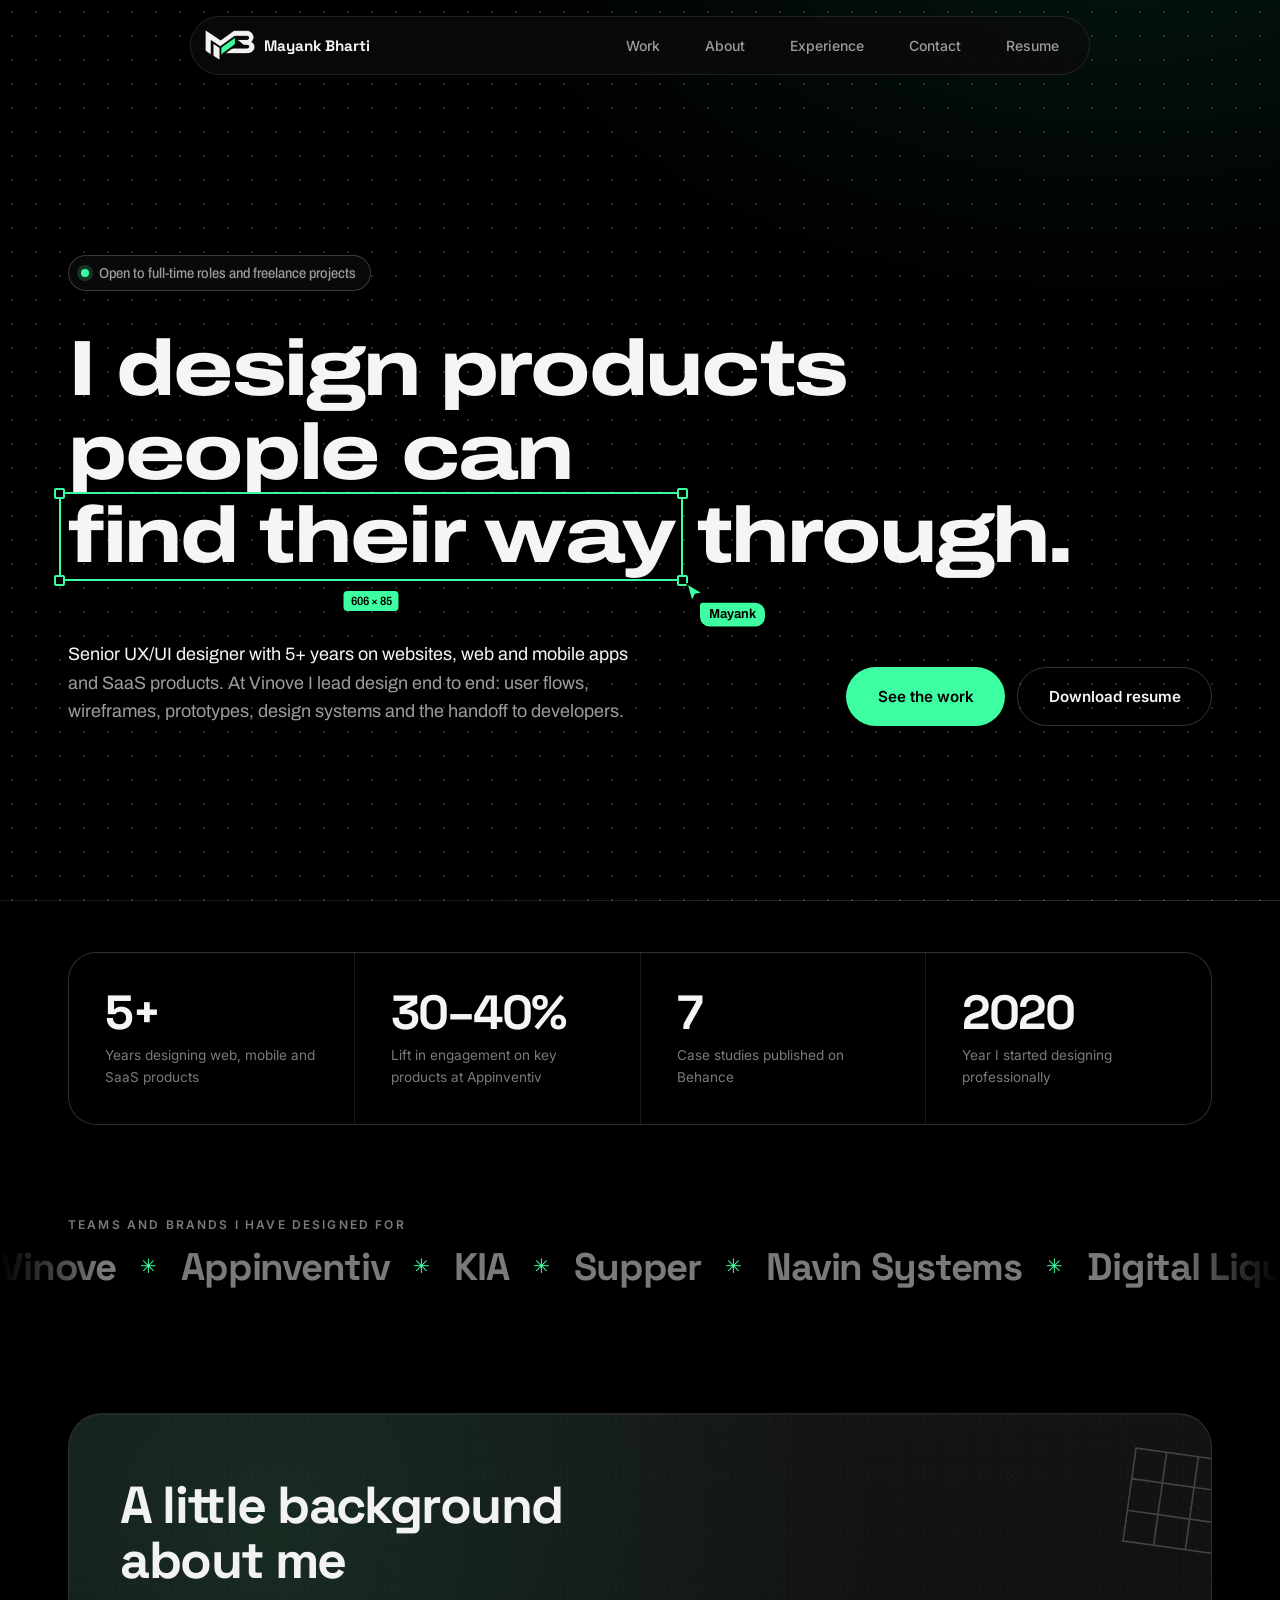
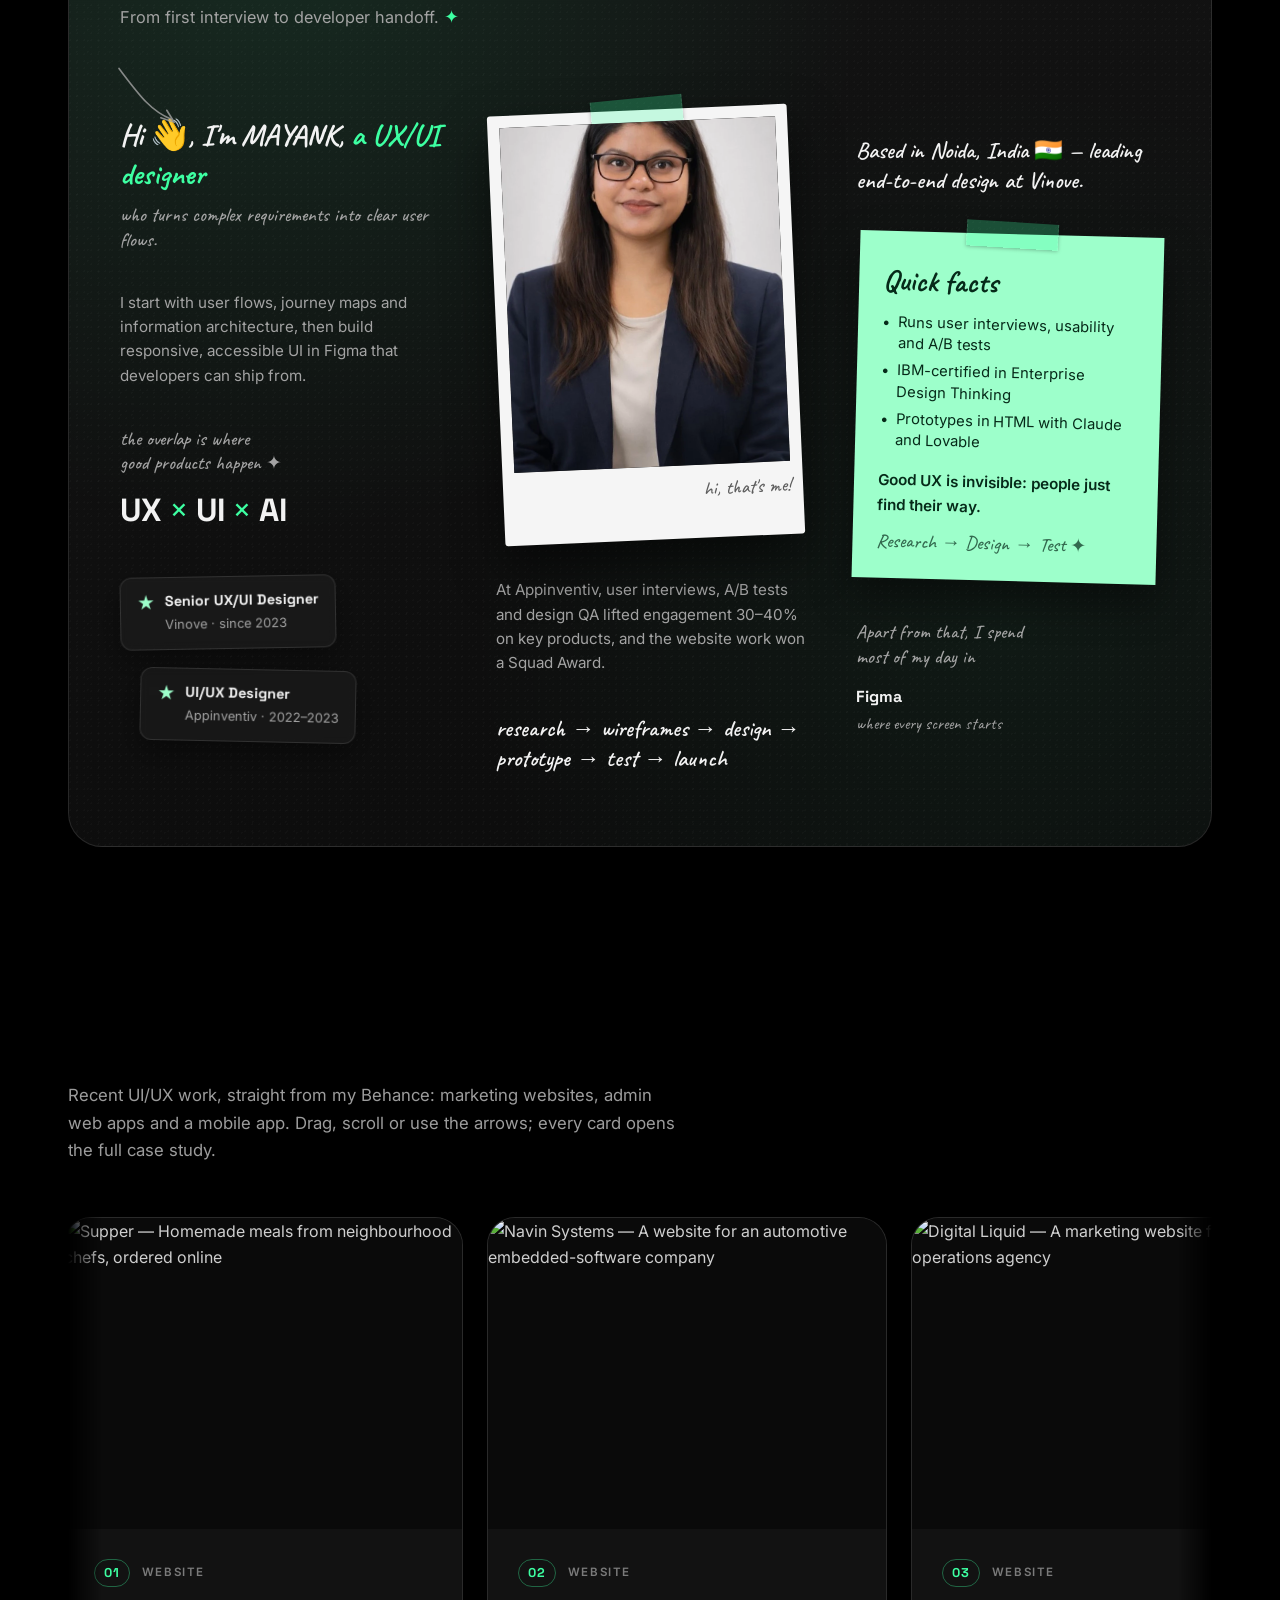
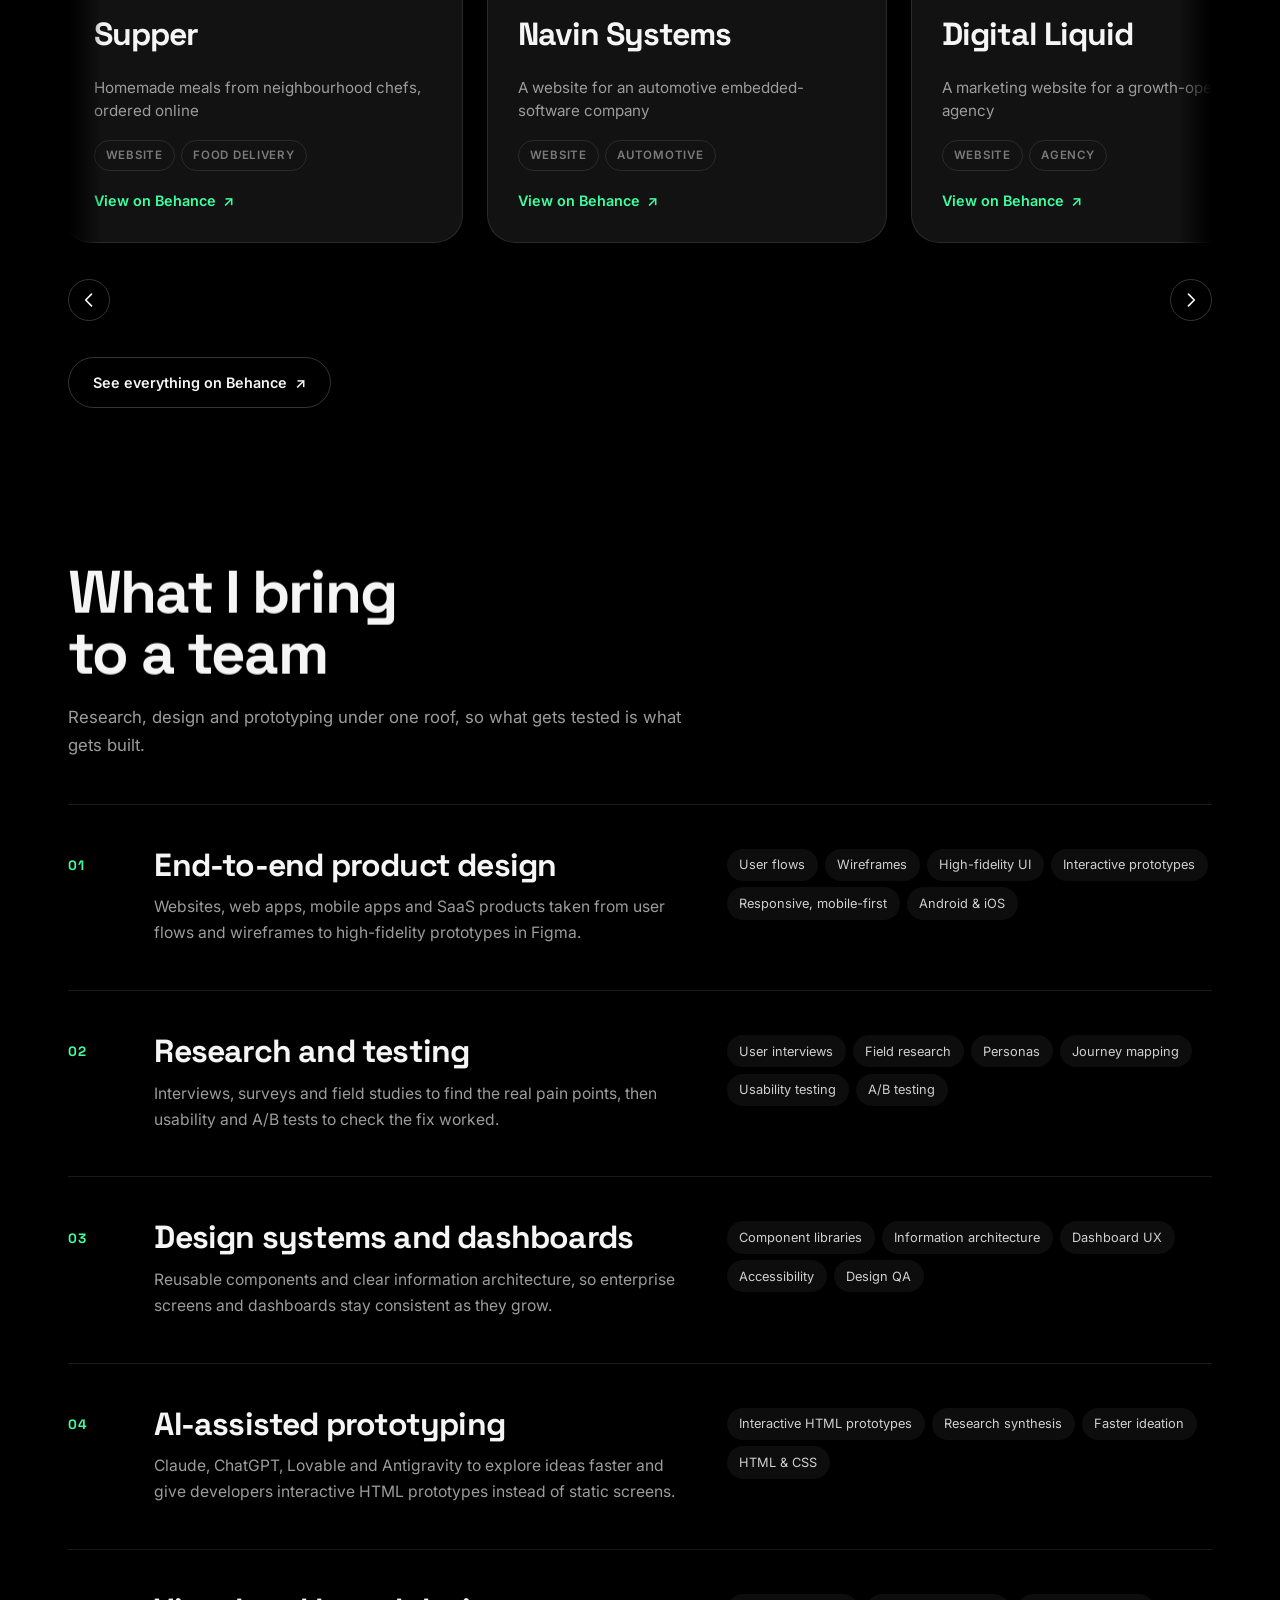
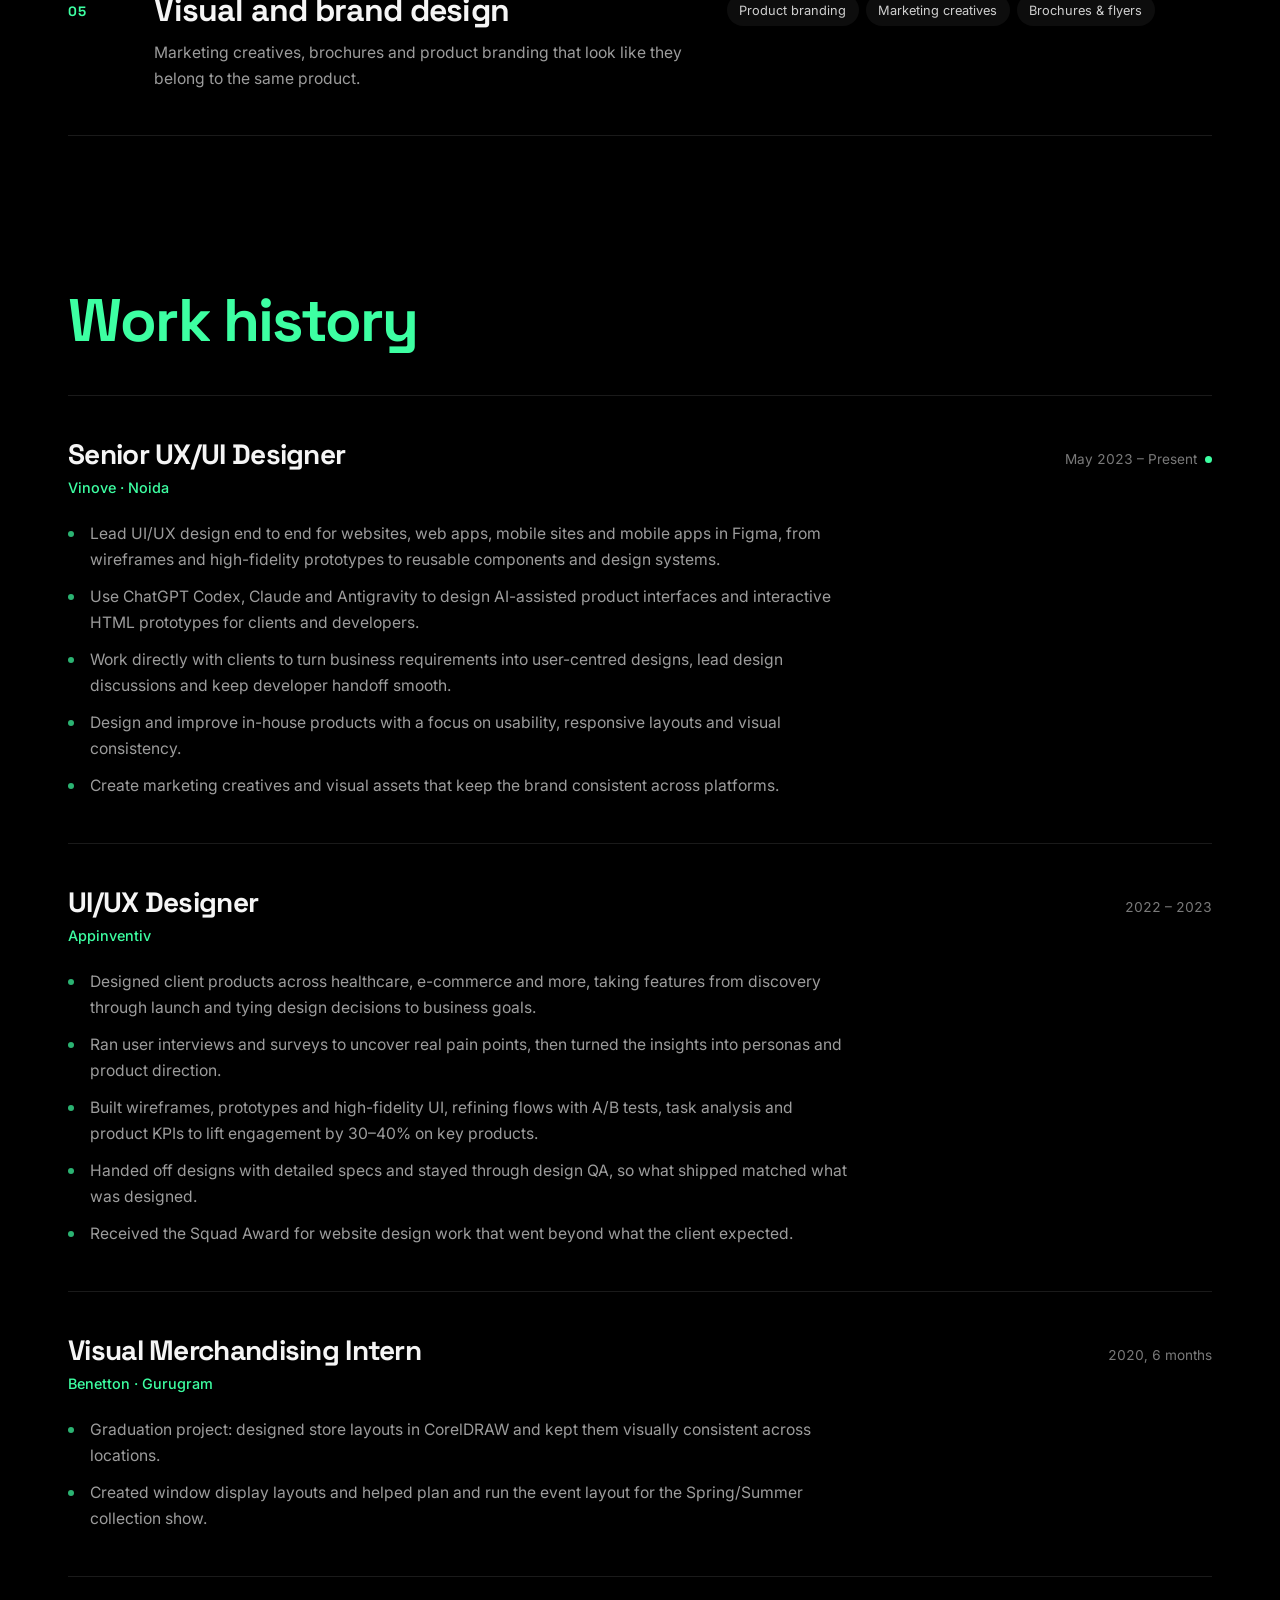
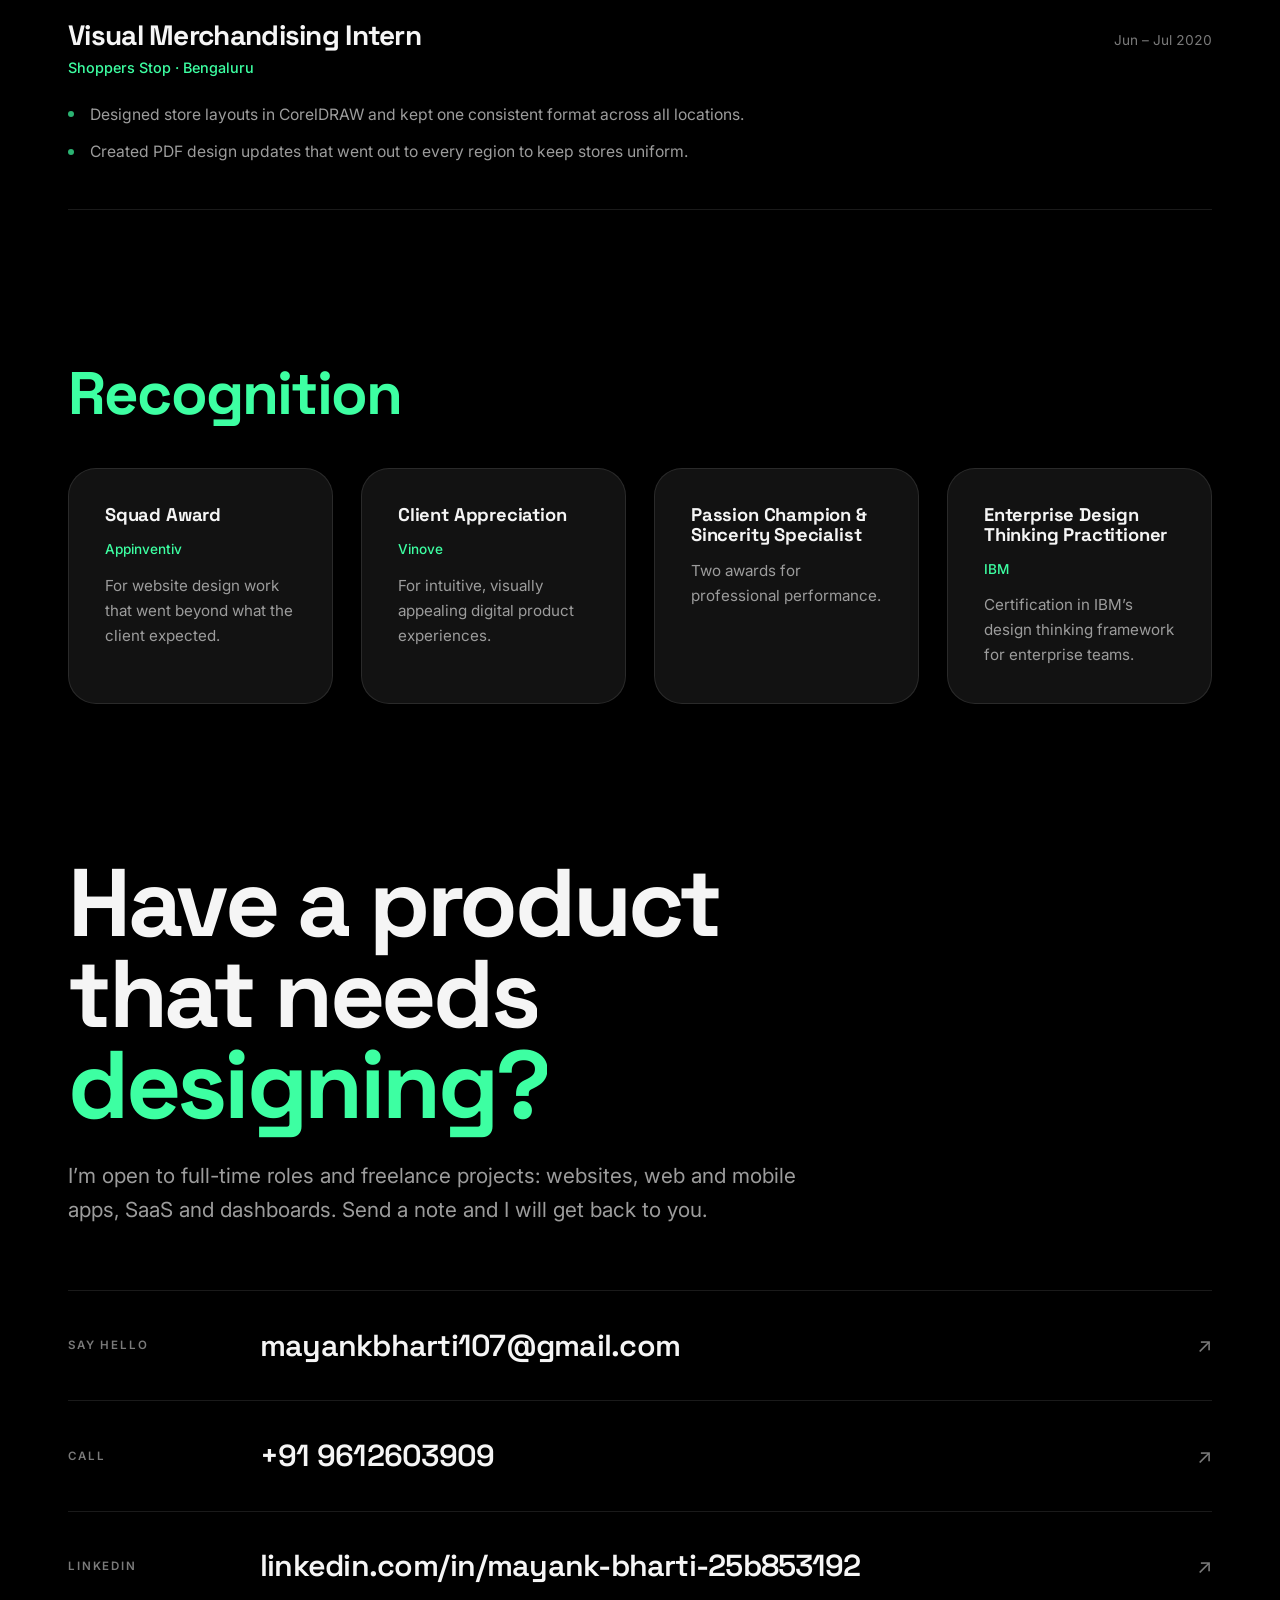
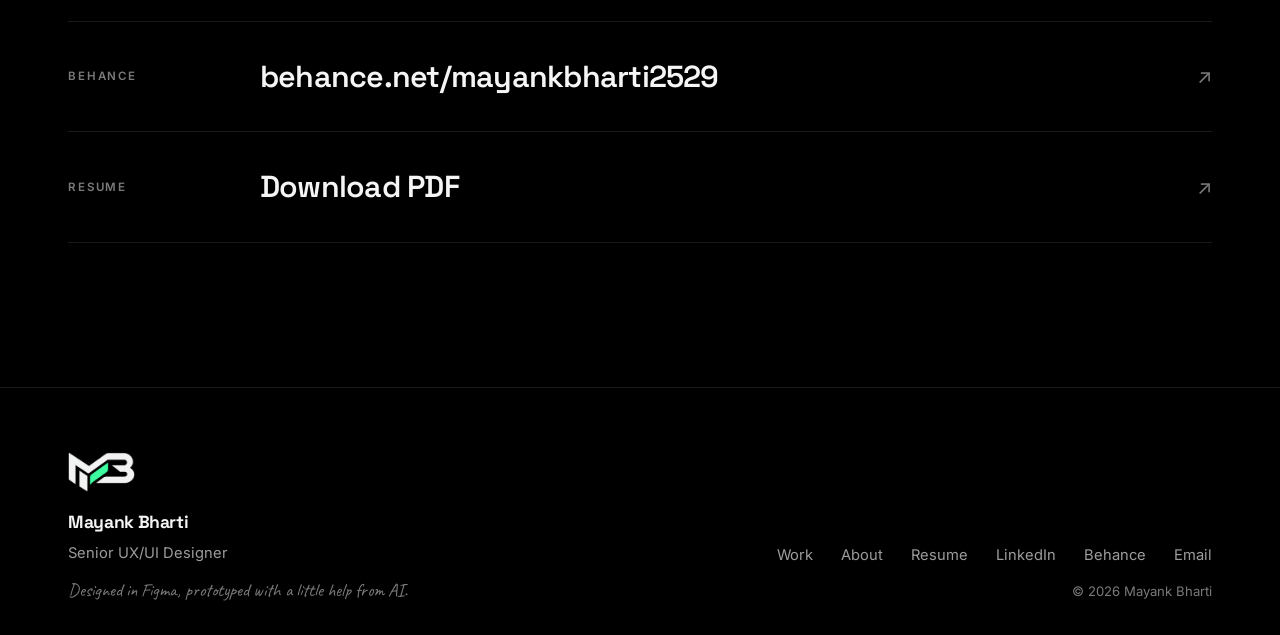
==== commit ffc30ccd: "Add files via upload" ====
--- a/index.html
+++ b/index.html
@@ -13,7 +13,7 @@
   <link rel="preconnect" href="https://fonts.googleapis.com">
   <link rel="preconnect" href="https://fonts.gstatic.com" crossorigin>
   <link href="https://fonts.googleapis.com/css2?family=Archivo:wdth,wght@100..125,500..800&family=Space+Grotesk:wght@400;500;600;700&family=Inter:wght@400;500;600&family=Caveat:wght@500;600;700&display=swap" rel="stylesheet">
-  <link rel="stylesheet" href="/css/style.css?v=mwovlbcn">
+  <link rel="stylesheet" href="/css/style.css?v=mwowsyn1">
   <link rel="icon" href="/img/favicon-32.png" type="image/png" sizes="32x32">
   <link rel="icon" href="/img/favicon.png" type="image/png" sizes="180x180">
   <link rel="apple-touch-icon" href="/img/favicon.png">
@@ -161,7 +161,7 @@
         
           <li>
             <span class="stat-value" data-count="2020">2020</span>
-            <span class="stat-label">Designing since, starting with store layouts</span>
+            <span class="stat-label">Year I started designing professionally</span>
           </li>
         
       </ul>
@@ -200,7 +200,7 @@
 
   <div class="paper-head">
     <h2 class="paper-title">A little background about me</h2>
-    <p class="paper-sub">From shop windows to screens. <span class="sparkle" aria-hidden="true">✦</span></p>
+    <p class="paper-sub">From first interview to developer handoff. <span class="sparkle" aria-hidden="true">✦</span></p>
   </div>
 
   <div class="collage">
@@ -213,10 +213,10 @@
           <path d="M60 72 L 78 78 L 68 62" fill="none" stroke="currentColor" stroke-width="2.2" stroke-linecap="round" stroke-linejoin="round"/>
         </svg>
         <p class="hand hand-lg">Hi 👋, I&#39;m MAYANK, <em>a UX/UI designer</em></p>
-        <p class="hand hand-sm">who started out designing shop floors.</p>
-      </div>
-
-      <p class="note-aside">Started in visual merchandising at Shoppers Stop and Benetton, drawing store layouts and window displays.</p>
+        <p class="hand hand-sm">who turns complex requirements into clear user flows.</p>
+      </div>
+
+      <p class="note-aside">I start with user flows, journey maps and information architecture, then build responsive, accessible UI in Figma that developers can ship from.</p>
 
       <div class="note note-overlap">
         <p class="hand hand-sm">the overlap is where
@@ -258,7 +258,7 @@
         <figcaption class="hand hand-sm">hi, that&#39;s me!</figcaption>
       </figure>
 
-      <p class="note-aside">At Appinventiv I moved into UI/UX: interviews, A/B tests and design QA lifted engagement 30–40% on key products, and the website work won a Squad Award.</p>
+      <p class="note-aside">At Appinventiv, user interviews, A/B tests and design QA lifted engagement 30–40% on key products, and the website work won a Squad Award.</p>
 
       <div class="note note-flow">
         <p class="hand hand-md">research → wireframes → design → prototype → test → launch</p>
@@ -273,11 +273,11 @@
 
       <div class="sticky">
         <span class="tape tape-top" aria-hidden="true"></span>
-        <p class="hand hand-lg sticky-title">Fun Fact</p>
+        <p class="hand hand-lg sticky-title">Quick facts</p>
         <ul>
-          <li>Designed shop windows before screens</li><li>Learned wayfinding on a store floor</li><li>Now prototypes with Claude and Lovable</li>
+          <li>Runs user interviews, usability and A/B tests</li><li>IBM-certified in Enterprise Design Thinking</li><li>Prototypes in HTML with Claude and Lovable</li>
         </ul>
-        <p class="sticky-kicker">A good layout works the same in a store or on a screen.</p>
+        <p class="sticky-kicker">Good UX is invisible: people just find their way.</p>
         <p class="hand hand-sm sticky-flow">Research → Design → Test ✦</p>
       </div>
 
@@ -591,7 +591,7 @@
               <p class="service-blurb">Marketing creatives, brochures and product branding that look like they belong to the same product.</p>
             </div>
             <ul class="service-items">
-              <li>Product branding</li><li>Marketing creatives</li><li>Brochures &amp; flyers</li><li>Visual merchandising</li>
+              <li>Product branding</li><li>Marketing creatives</li><li>Brochures &amp; flyers</li>
             </ul>
           </article>
         
@@ -802,7 +802,7 @@
   </div>
 </footer>
 
-<script src="/js/main.js?v=mwovlbcn" defer></script>
+<script src="/js/main.js?v=mwowsyn1" defer></script>
 </body>
 </html>
 
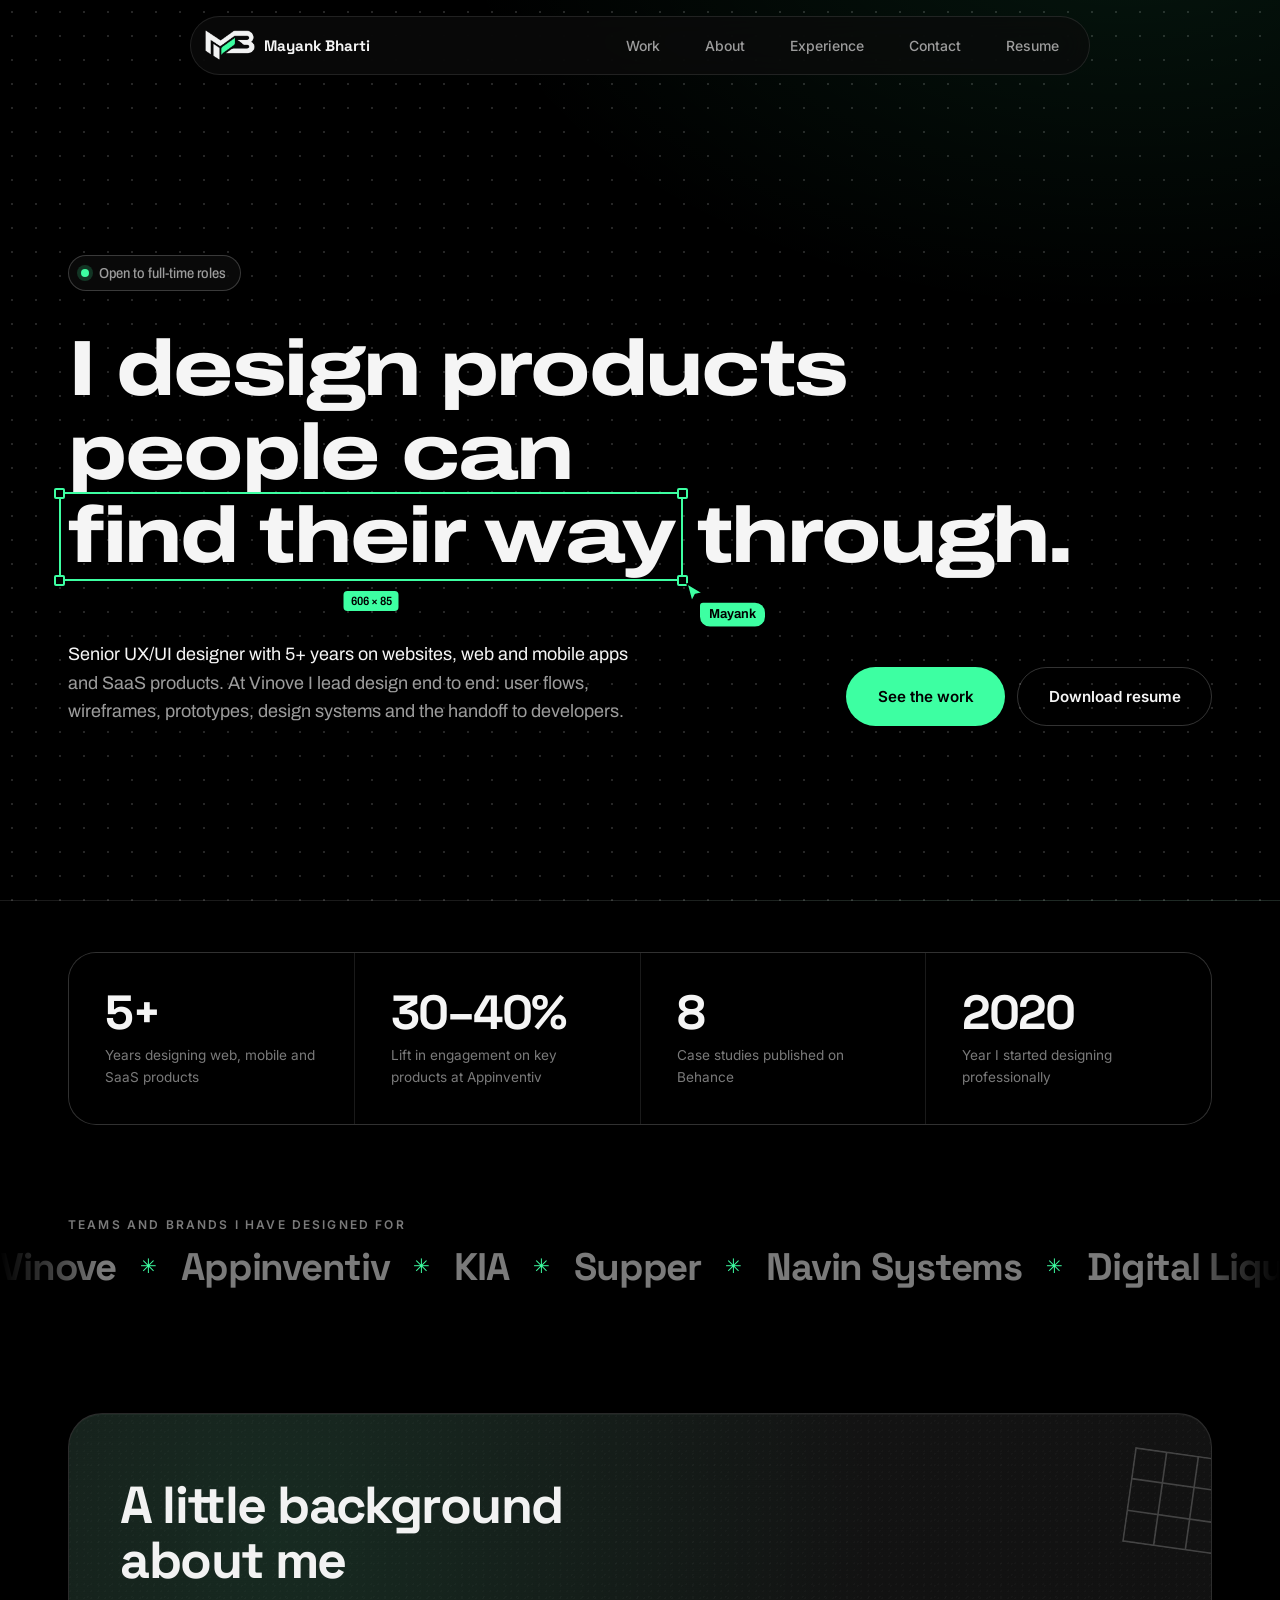
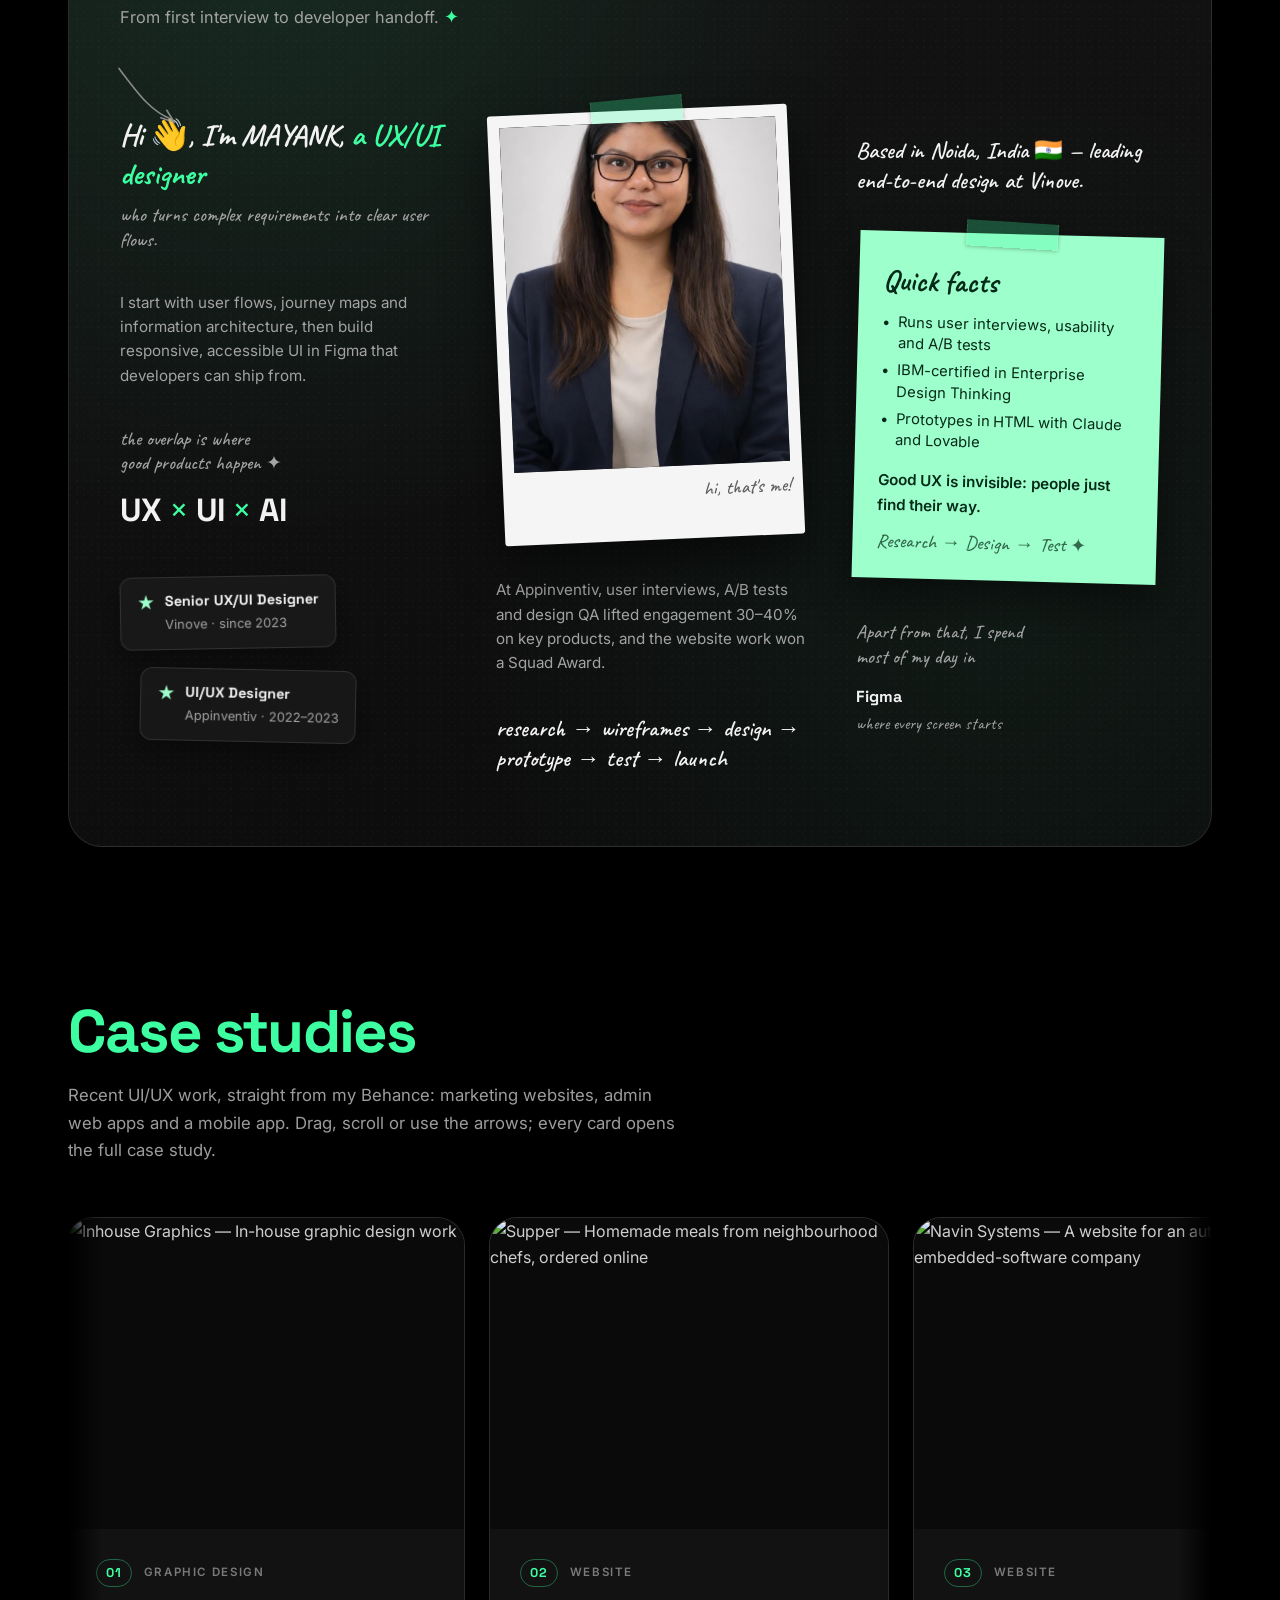
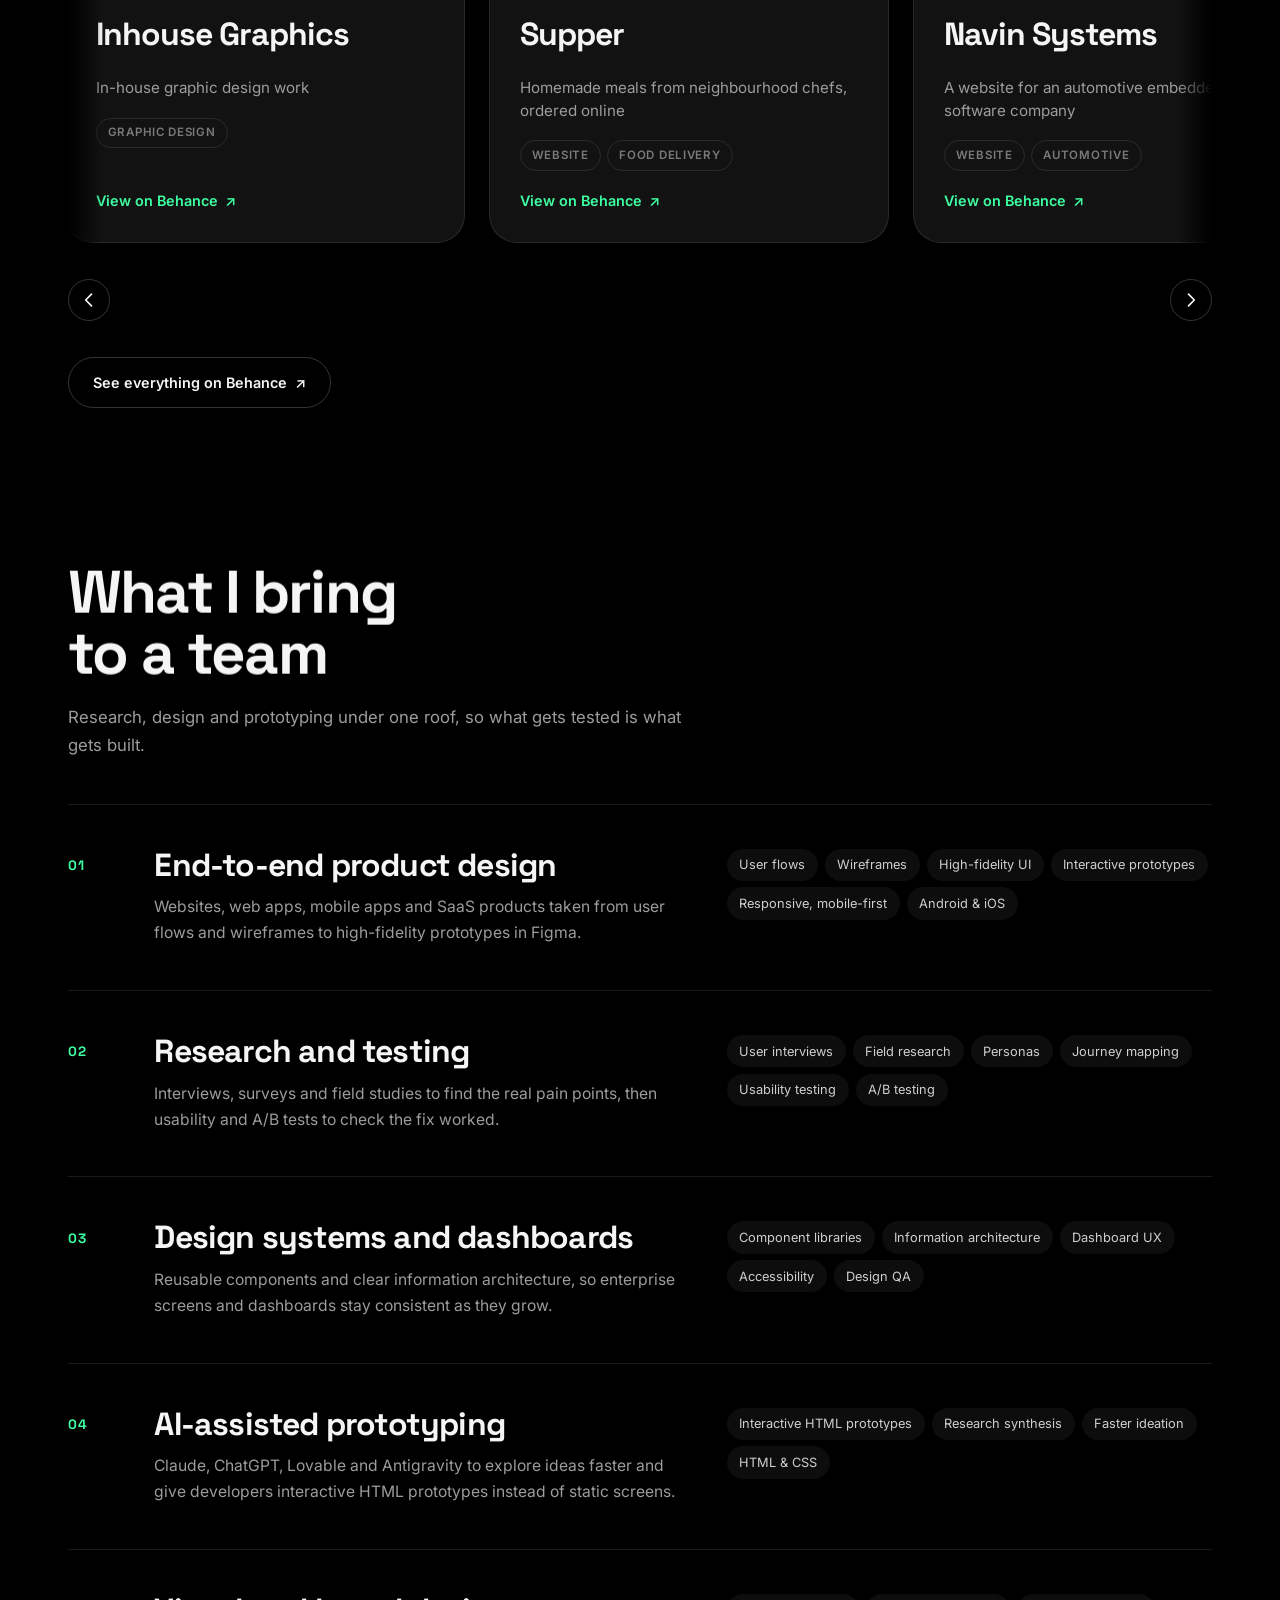
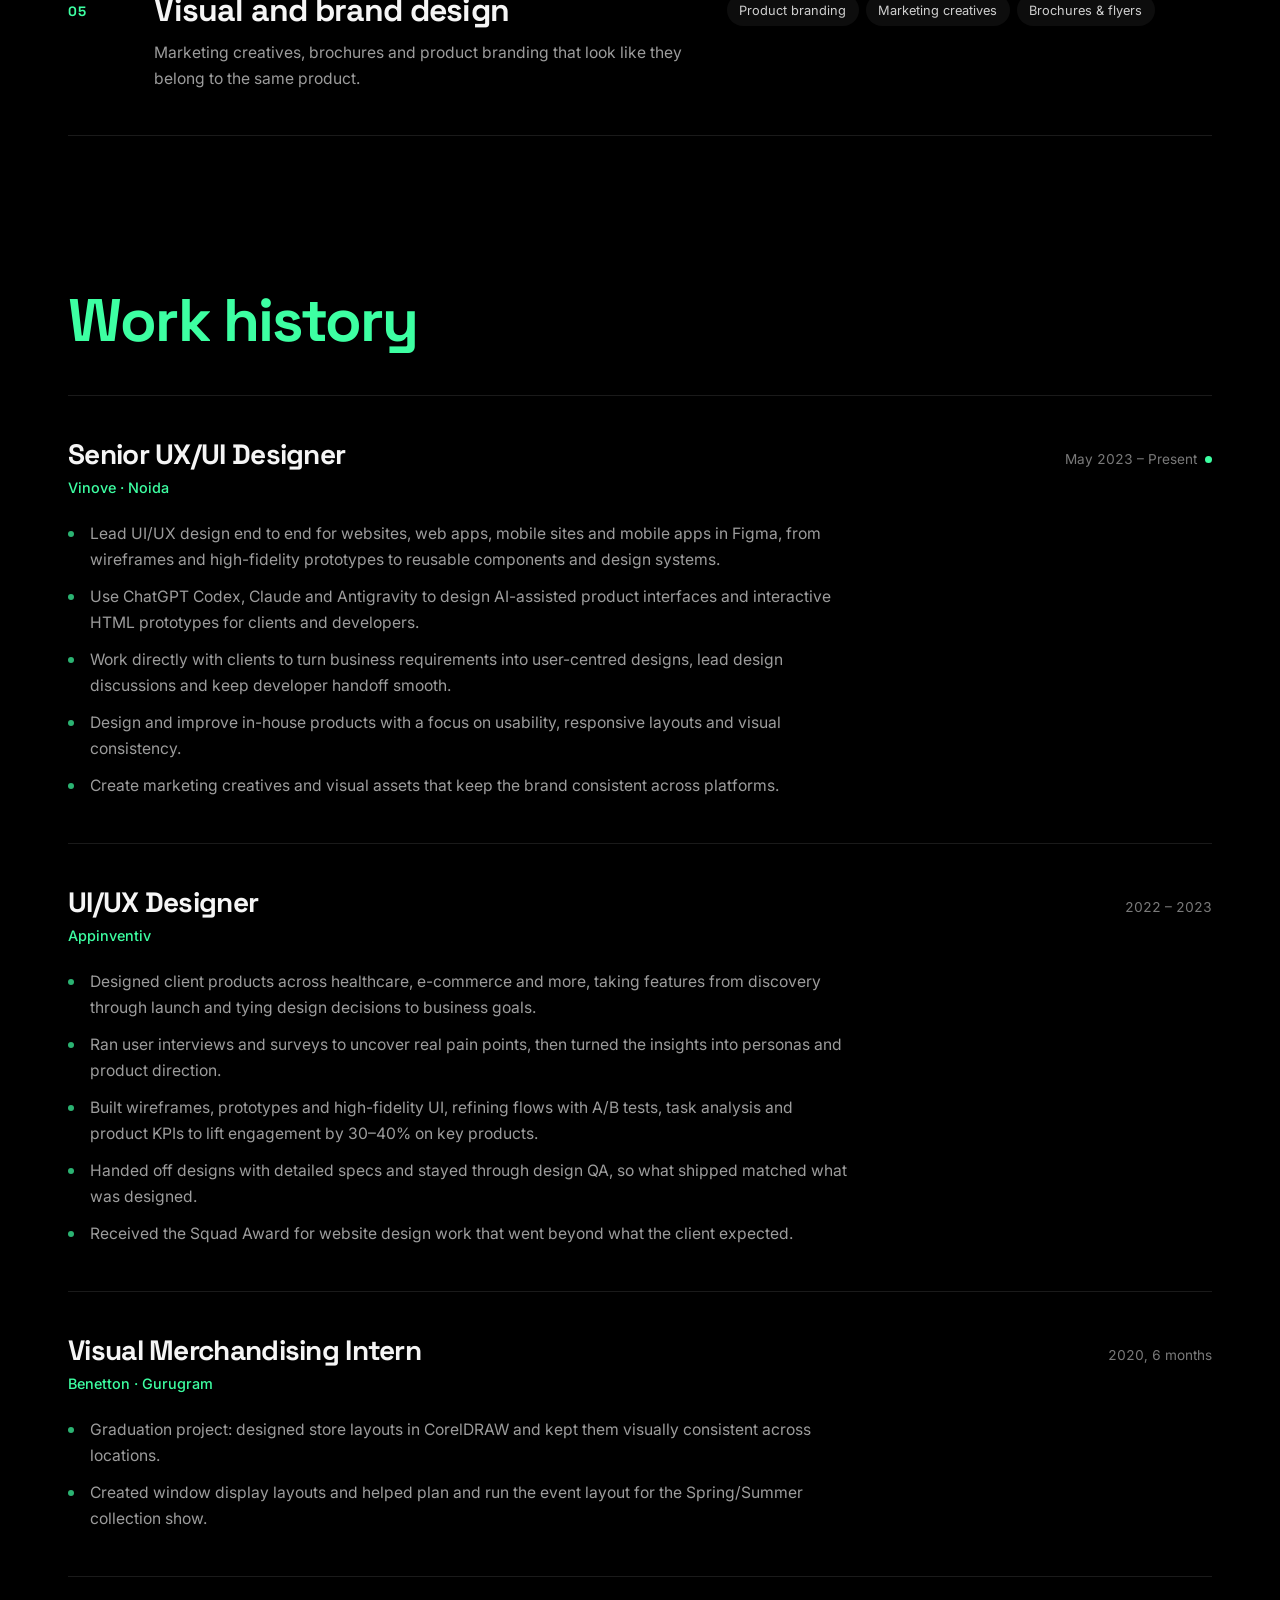
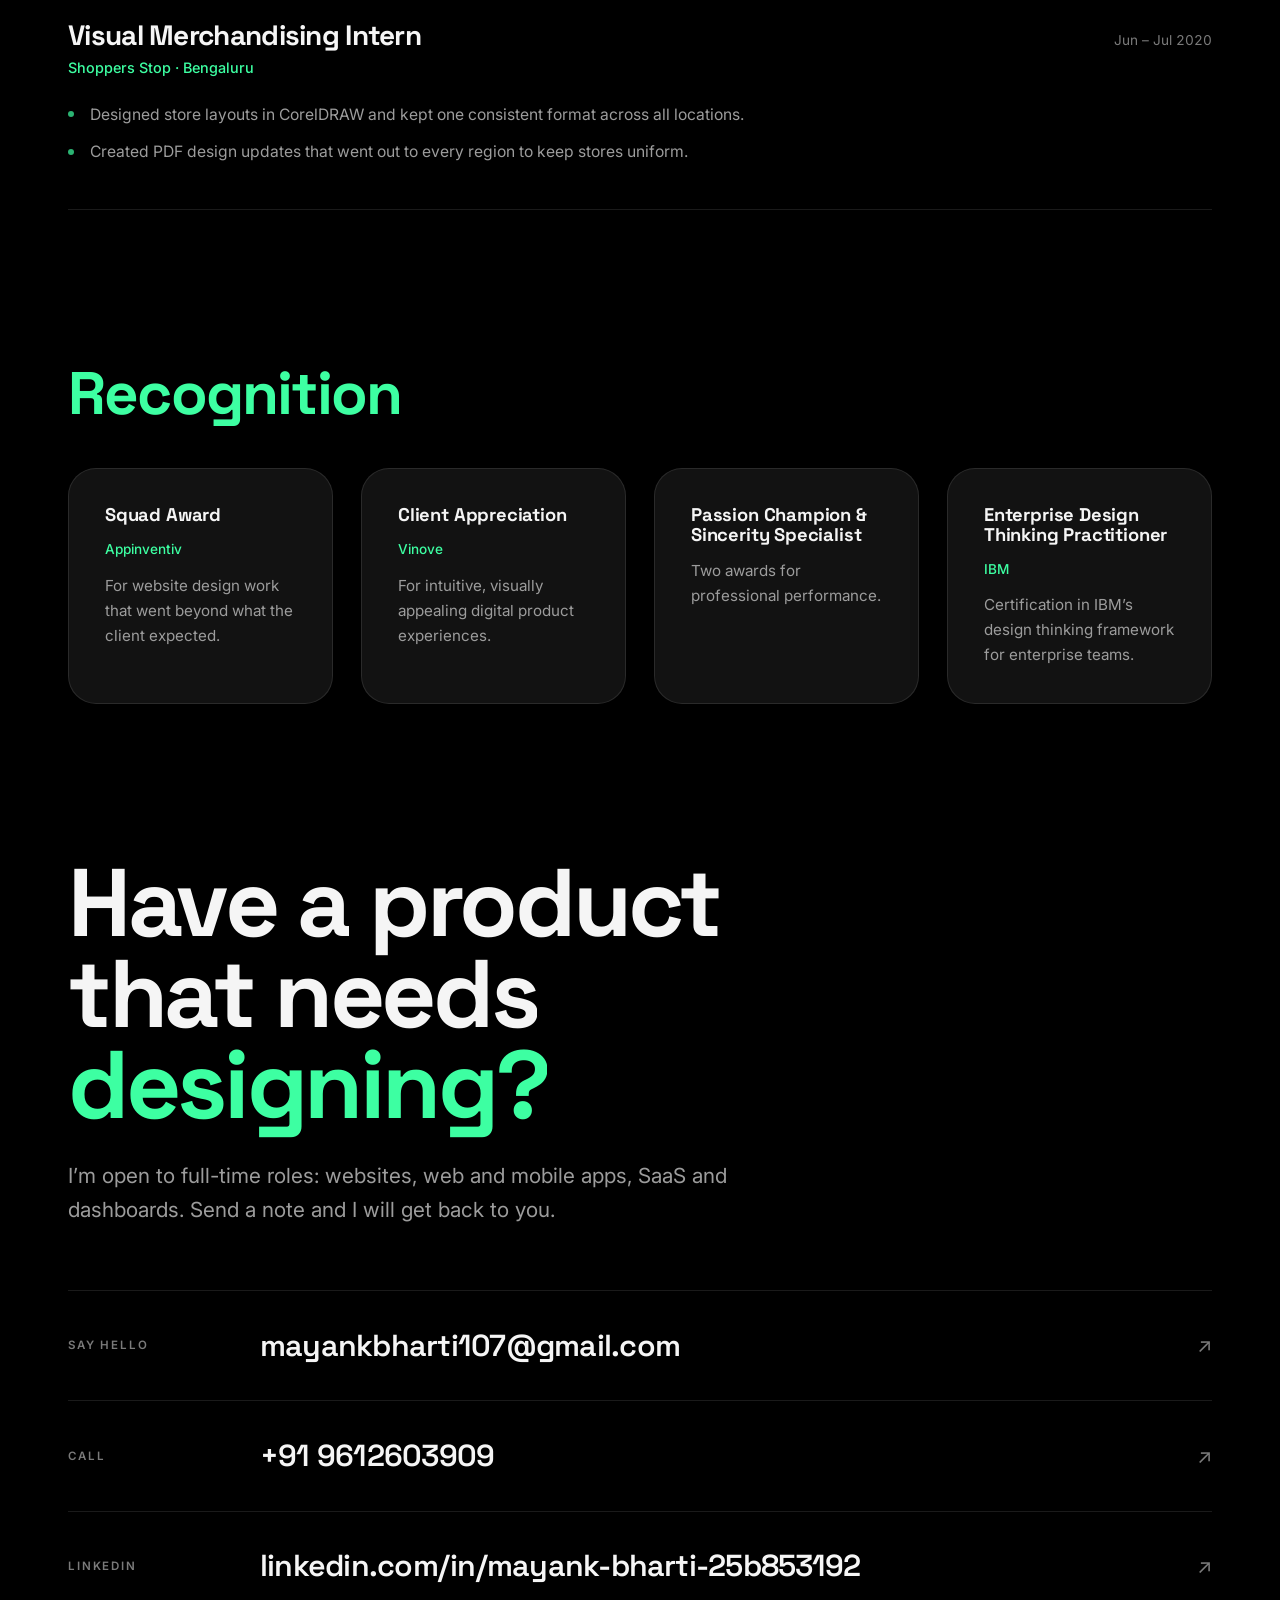
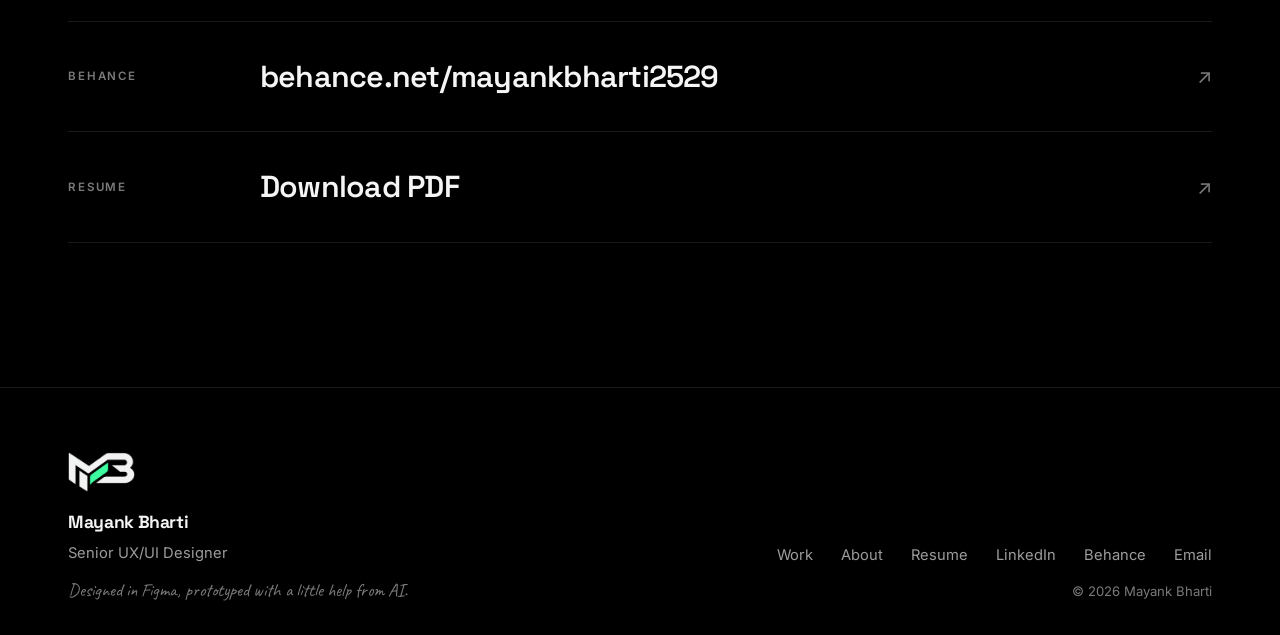
==== commit 03afeb5d: "Add files via upload" ====
--- a/index.html
+++ b/index.html
@@ -13,7 +13,7 @@
   <link rel="preconnect" href="https://fonts.googleapis.com">
   <link rel="preconnect" href="https://fonts.gstatic.com" crossorigin>
   <link href="https://fonts.googleapis.com/css2?family=Archivo:wdth,wght@100..125,500..800&family=Space+Grotesk:wght@400;500;600;700&family=Inter:wght@400;500;600&family=Caveat:wght@500;600;700&display=swap" rel="stylesheet">
-  <link rel="stylesheet" href="/css/style.css?v=mwowsyn1">
+  <link rel="stylesheet" href="/css/style.css?v=mwuvk077">
   <link rel="icon" href="/img/favicon-32.png" type="image/png" sizes="32x32">
   <link rel="icon" href="/img/favicon.png" type="image/png" sizes="180x180">
   <link rel="apple-touch-icon" href="/img/favicon.png">
@@ -113,7 +113,7 @@
 <section class="hero" aria-labelledby="hero-headline">
   <div class="wrap hero-inner" data-hero>
     
-      <p class="hero-status"><span class="status-dot" aria-hidden="true"></span>Open to full-time roles and freelance projects</p>
+      <p class="hero-status"><span class="status-dot" aria-hidden="true"></span>Open to full-time roles</p>
     
 
     <h1 class="hero-headline" id="hero-headline">
@@ -155,7 +155,7 @@
           </li>
         
           <li>
-            <span class="stat-value" data-count="7">7</span>
+            <span class="stat-value" data-count="8">8</span>
             <span class="stat-label">Case studies published on Behance</span>
           </li>
         
@@ -321,17 +321,43 @@
       
         <li class="carousel-item work-slide">
           
-<a class="card project-card" href="https://www.behance.net/gallery/253113393/Supper-Home-made-food-delivery" data-tilt target=&#34;_blank&#34; rel=&#34;noopener&#34;>
+<a class="card project-card" href="https://www.behance.net/gallery/258892851/Inhouse-Graphics" data-tilt target=&#34;_blank&#34; rel=&#34;noopener&#34;>
   
 <div class="cover cover-photo" style="--p-accent: #3DFFA2; --p-accent-b: #5B8CFF;">
   
-    <img src="https://mir-s3-cdn-cf.behance.net/projects/max_808/663cf0253113393.Y3JvcCwxNDQwLDExMjYsMCww.png" alt="Supper — Homemade meals from neighbourhood chefs, ordered online" loading="lazy" decoding="async">
+    <img src="https://mir-s3-cdn-cf.behance.net/projects/max_808/4b1c44258892851.Y3JvcCwxNDEyLDExMDQsMCwz.png" alt="Inhouse Graphics — In-house graphic design work" loading="lazy" decoding="async">
   
 </div>
 
   <div class="project-card-body">
     <p class="project-card-meta">
       <span class="project-index">01</span>
+      <span class="project-kicker">Graphic Design</span>
+    </p>
+    <h3 class="project-card-title">Inhouse Graphics</h3>
+    <p class="project-card-sub">In-house graphic design work</p>
+    <ul class="tags">
+      <li>Graphic Design</li>
+    </ul>
+    <span class="link-arrow">View on Behance <span aria-hidden="true">↗</span></span>
+  </div>
+</a>
+
+        </li>
+      
+        <li class="carousel-item work-slide">
+          
+<a class="card project-card" href="https://www.behance.net/gallery/253113393/Supper-Home-made-food-delivery" data-tilt target=&#34;_blank&#34; rel=&#34;noopener&#34;>
+  
+<div class="cover cover-photo" style="--p-accent: #3DFFA2; --p-accent-b: #5B8CFF;">
+  
+    <img src="https://mir-s3-cdn-cf.behance.net/projects/max_808/663cf0253113393.Y3JvcCwxNDQwLDExMjYsMCww.png" alt="Supper — Homemade meals from neighbourhood chefs, ordered online" loading="lazy" decoding="async">
+  
+</div>
+
+  <div class="project-card-body">
+    <p class="project-card-meta">
+      <span class="project-index">02</span>
       <span class="project-kicker">Website</span>
     </p>
     <h3 class="project-card-title">Supper</h3>
@@ -357,7 +383,7 @@
 
   <div class="project-card-body">
     <p class="project-card-meta">
-      <span class="project-index">02</span>
+      <span class="project-index">03</span>
       <span class="project-kicker">Website</span>
     </p>
     <h3 class="project-card-title">Navin Systems</h3>
@@ -383,7 +409,7 @@
 
   <div class="project-card-body">
     <p class="project-card-meta">
-      <span class="project-index">03</span>
+      <span class="project-index">04</span>
       <span class="project-kicker">Website</span>
     </p>
     <h3 class="project-card-title">Digital Liquid</h3>
@@ -409,7 +435,7 @@
 
   <div class="project-card-body">
     <p class="project-card-meta">
-      <span class="project-index">04</span>
+      <span class="project-index">05</span>
       <span class="project-kicker">Web app</span>
     </p>
     <h3 class="project-card-title">KIA Admin</h3>
@@ -435,7 +461,7 @@
 
   <div class="project-card-body">
     <p class="project-card-meta">
-      <span class="project-index">05</span>
+      <span class="project-index">06</span>
       <span class="project-kicker">Website</span>
     </p>
     <h3 class="project-card-title">University Website</h3>
@@ -461,7 +487,7 @@
 
   <div class="project-card-body">
     <p class="project-card-meta">
-      <span class="project-index">06</span>
+      <span class="project-index">07</span>
       <span class="project-kicker">Mobile app</span>
     </p>
     <h3 class="project-card-title">Journalling App</h3>
@@ -487,7 +513,7 @@
 
   <div class="project-card-body">
     <p class="project-card-meta">
-      <span class="project-index">07</span>
+      <span class="project-index">08</span>
       <span class="project-kicker">Web app</span>
     </p>
     <h3 class="project-card-title">Agentra</h3>
@@ -719,7 +745,7 @@
   <section class="section contact-section" id="contact">
     <div class="wrap">
       <h2 class="display-lg contact-head" data-split>Have a product<br>that needs<br><span class="accent">designing?</span></h2>
-      <p class="page-lead" data-reveal>I’m open to full-time roles and freelance projects: websites, web and mobile apps, SaaS and dashboards. Send a note and I will get back to you.</p>
+      <p class="page-lead" data-reveal>I’m open to full-time roles: websites, web and mobile apps, SaaS and dashboards. Send a note and I will get back to you.</p>
 
       <ul class="contact-actions" data-stagger>
         <li>
@@ -802,7 +828,8 @@
   </div>
 </footer>
 
-<script src="/js/main.js?v=mwowsyn1" defer></script>
+<script src="/js/behance-sync.js?v=mwuvk077" defer></script>
+<script src="/js/main.js?v=mwuvk077" defer></script>
 </body>
 </html>
 
